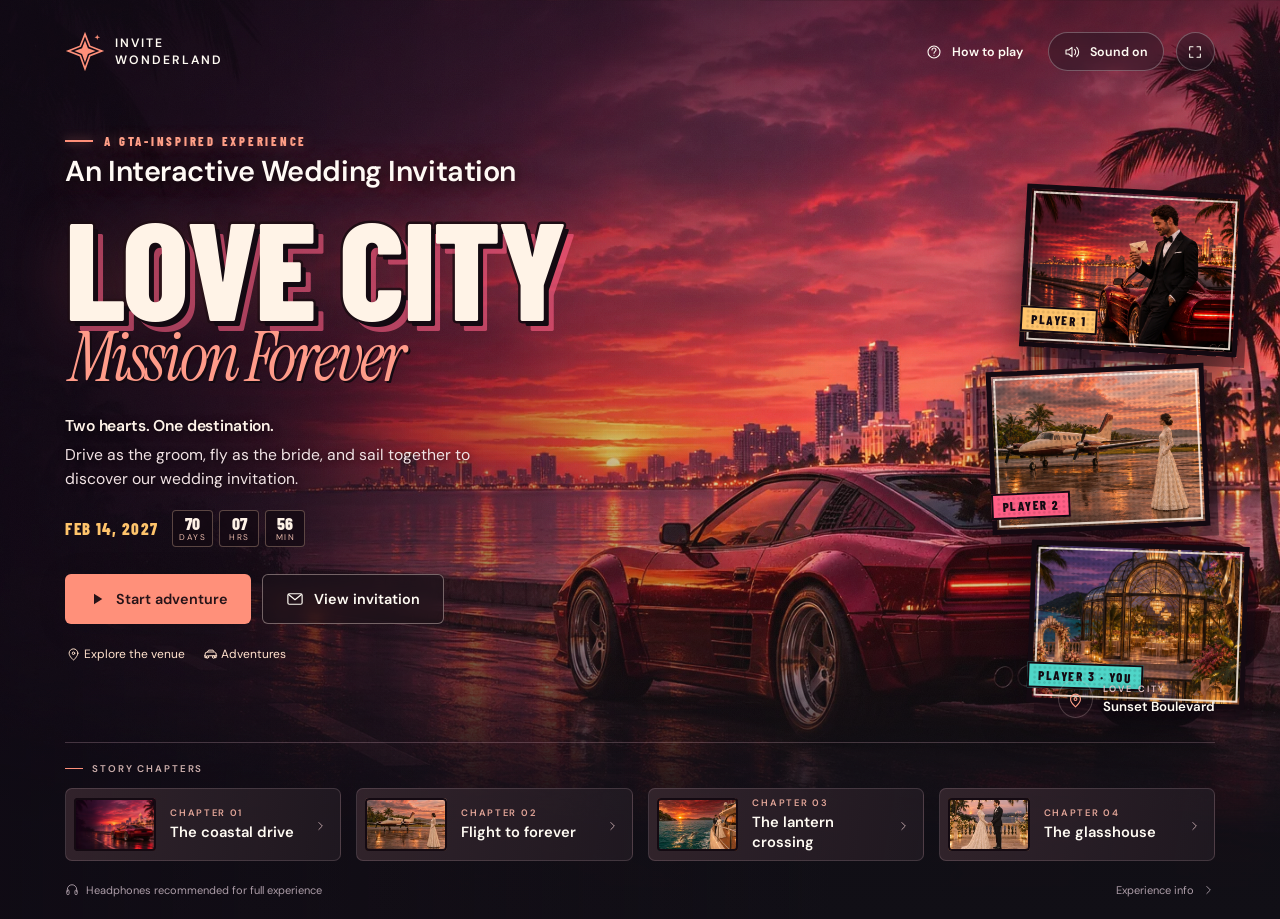
==== love-city-mission-forever/index.html @ fcf12552 "Improve couple greeting interaction with natural approach, eye contact and welcoming posture" ====
<!doctype html>
<html lang="en">
  <head>
    <meta charset="UTF-8" />
    <meta name="viewport" content="width=device-width, initial-scale=1, viewport-fit=cover" />
    <meta name="theme-color" content="#110d16" />
    <link rel="icon" href="data:image/svg+xml,%3Csvg xmlns='http://www.w3.org/2000/svg' viewBox='0 0 32 32'%3E%3Crect width='32' height='32' rx='7' fill='%23241a24'/%3E%3Cpath d='m16 3 3.4 9.6L29 16l-9.6 3.4L16 29l-3.4-9.6L3 16l9.6-3.4z' fill='%23ff907a'/%3E%3C/svg%3E" />
    <meta name="description" content="Love City: Mission Forever. A playable wedding invitation by Invite Wonderland." />
    <title>Love City · Mission Forever | Invite Wonderland</title>
    <script type="module" crossorigin src="./assets/index-DwjXEi8J.js"></script>
    <link rel="stylesheet" crossorigin href="./assets/index-B1wlWo5u.css">
  </head>
  <body>
    <div id="app"></div>
    <noscript>This playable invitation requires JavaScript.</noscript>
  </body>
</html>
---- love-city-mission-forever/assets/index-B1wlWo5u.css ----
@font-face{font-family:Barlow Condensed;font-style:normal;font-display:swap;font-weight:800;src:url(./barlow-condensed-latin-800-normal-BKzMuPgK.woff2)format("woff2"),url(./barlow-condensed-latin-800-normal-e9GbPXiK.woff)format("woff")}@font-face{font-family:DM Sans;font-style:normal;font-display:swap;font-weight:400;src:url(./dm-sans-latin-400-normal-CW0RaeGs.woff2)format("woff2"),url(./dm-sans-latin-400-normal-BwCSEQnW.woff)format("woff")}@font-face{font-family:DM Sans;font-style:normal;font-display:swap;font-weight:600;src:url(./dm-sans-latin-600-normal-Aqo67rzb.woff2)format("woff2"),url(./dm-sans-latin-600-normal-BmdmIIQ2.woff)format("woff")}@font-face{font-family:Instrument Serif;font-style:italic;font-display:swap;font-weight:400;src:url(./instrument-serif-latin-400-italic-DKMiL14s.woff2)format("woff2"),url(./instrument-serif-latin-400-italic-u__WvvIK.woff)format("woff")}:root{--lightningcss-light: ;--lightningcss-dark:initial;color-scheme:dark;--bg:#100e15;--ink:#fffbf3;--muted:#cdc0c4;--accent:#ff907a;--pad:clamp(24px, 5.1vw, 100px);color:var(--ink);background:var(--bg);font-family:DM Sans,sans-serif}*{box-sizing:border-box}body{margin:0}button,a,input,textarea,select{font:inherit}button,a{touch-action:manipulation}button{cursor:pointer;color:inherit;background:0 0;border:0}button:disabled{opacity:.55;cursor:wait}button:focus-visible,a:focus-visible,input:focus-visible,textarea:focus-visible,select:focus-visible,summary:focus-visible{outline-offset:4px;outline:3px solid #ffe7a8}svg{vertical-align:middle;flex-shrink:0;width:20px;height:20px}button{transition:background .18s,color .18s,transform .18s,border-color .18s}button:active{transform:translateY(1px)}[hidden]{display:none!important}button:hover{color:#fff}#app{min-height:100svh}.home{isolation:isolate;background:#1c101a;flex-direction:column;min-height:100svh;display:flex;position:relative;overflow:hidden}.home-art,.home-shade{z-index:-2;pointer-events:none;position:absolute;inset:0}.home-art{background-image:var(--art-cover,url(../art/boulevard.webp));background-position:62% 55%;background-size:cover}.home-shade{z-index:-1;background:linear-gradient(90deg,#0e0913c2,#120a1457 34%,#0000 65%),linear-gradient(#110b127d,#110b1214 22%,#0000 45%,#100e1526 64%,#100e15f5 90%,#100e15 100%),linear-gradient(#0000 75%,#100e15)}.mast{padding:clamp(20px, 3.5vh, 38px) var(--pad) 0;z-index:1;justify-content:space-between;align-items:center;gap:16px;display:flex}.brand{align-items:center;gap:10px;display:inline-flex}.brand>svg{width:40px;height:40px;color:var(--accent)}.brand span{letter-spacing:.16em;font-size:.76rem;font-weight:600;line-height:1.35}.mast nav,.hero-actions,.row{align-items:center;gap:12px;display:flex}.mast nav button{font-size:.78rem;font-weight:600}.quiet,.sound,.circle,.secondary,.primary{justify-content:center;align-items:center;gap:10px;display:inline-flex}.quiet{padding:10px 13px}.quiet svg,.sound svg,.circle svg{width:16px;height:16px}.sound,.circle{-webkit-backdrop-filter:blur(9px);backdrop-filter:blur(9px);background:#1c14216b;border:1px solid #ffffff45;border-radius:50px;min-height:39px;padding:0 15px}.circle{width:39px;padding:0}.secondary:hover,.circle:hover,.sound:hover{background:#4a3347c9;border-color:#ffccbe}.home-content{padding:clamp(44px, 7vh, 100px) var(--pad) clamp(50px, 7.8vh, 100px);flex:1;align-items:center;min-height:410px;display:flex;position:relative}.hero-copy{max-width:550px;position:relative}.overline,.rail-label,.chapter small,.location small,.hud-tag,.meta{letter-spacing:.2em;text-transform:uppercase;font-size:.69rem;font-weight:600}.rail-label{color:#ffad98;align-items:center;gap:12px;display:flex}.rail-label i{background:var(--accent);flex-shrink:0;width:32px;height:2px;display:inline-block}.hero-branding{z-index:3;flex-direction:column;gap:7px;margin-bottom:2px;display:flex;position:relative}.branding-eyebrow{align-items:center;gap:11px;display:flex}.branding-line{background:var(--accent);flex-shrink:0;width:28px;height:2px;display:inline-block;box-shadow:0 0 10px #ff907a8c}.branding-tag{letter-spacing:.22em;text-transform:uppercase;color:#ff9f87;text-shadow:0 0 14px #ff8c7366;font-family:Barlow Condensed,Impact,sans-serif;font-size:clamp(.78rem,.98vw,.88rem);font-weight:700;line-height:1}.branding-title{letter-spacing:-.015em;color:#fffaf5;text-shadow:0 2px 14px #000000f2,0 0 30px #ff907a52;font-family:DM Sans,-apple-system,BlinkMacSystemFont,sans-serif;font-size:clamp(1.35rem,2.25vw,1.85rem);font-weight:700;line-height:1.2}h1{width:max-content;margin:21px 0 23px}.love-city{letter-spacing:-.034em;color:#fff3e7;text-shadow:0 4px 30px #21091b22;font-family:Barlow Condensed,Impact,sans-serif;font-size:clamp(6.4rem,min(10.9vw,16.9vh),12.5rem);font-weight:800;line-height:.8;display:block}h1 em{color:#ff9b89;letter-spacing:-.045em;margin:3px 0 0 .05em;font:italic clamp(3.3rem,min(5.3vw,8.2vh),6.5rem)/.98 Instrument Serif,Georgia,serif;display:block}.hero-summary{max-width:420px;font-size:clamp(.98rem,1.08vw,1.16rem);line-height:1.55}.hero-summary strong{color:#fff4ea;letter-spacing:-.01em;text-shadow:0 2px 10px #000000a6;font-weight:700;display:block}.hero-summary p{color:#f2e3e5;text-shadow:0 1px 6px #000000b3;margin:5px 0 0}.hero-actions{gap:11px;margin-top:27px}.primary,.secondary{border-radius:6px;min-height:50px;padding:0 23px;font-size:.9rem;font-weight:600}.primary{background:var(--accent);color:#261318;box-shadow:0 4px 28px #10091426}.primary:hover{color:#271518;background:#ffb39d}.primary svg{width:18px}.secondary{-webkit-backdrop-filter:blur(8px);backdrop-filter:blur(8px);background:#1d141c87;border:1px solid #cfb9b67d}.secondary svg{width:18px}.location{bottom:24px;right:var(--pad);text-shadow:0 2px 6px #0d0810;align-items:center;gap:10px;display:flex;position:absolute}.loc-icon{color:#ff9e87;border:1px solid #dec1c140;border-radius:50%;padding:8px}.loc-icon svg{width:17px;height:17px}.location small,.location b{display:block}.location small{letter-spacing:.24em;color:#e3bec0;margin-bottom:3px;font-size:.57rem}.location b{font-size:.83rem;font-weight:600}.chapter-rail{margin:0 var(--pad);border-top:1px solid #d9adbc42;padding:19px 0 17px}.rail-label{color:#cdafac;letter-spacing:.19em;gap:9px;font-size:.61rem}.rail-label i{width:18px;height:1px}.chapters{grid-template-columns:repeat(3,minmax(0,1fr));gap:15px;margin-top:13px;display:grid}.chapter{text-align:left;background:linear-gradient(100deg,#34252ded,#211a22db);border:1px solid #d4b4bd30;border-radius:7px;align-items:center;gap:14px;min-width:0;padding:8px;display:flex}.chapter:hover{background:#3b2931;border-color:#f3a69788}.chapter-image{background-position:50%;background-size:cover;border-radius:4px;flex-shrink:0;width:clamp(60px,6.4vw,105px);height:53px}.boulevard{background-image:var(--art-cover,url(../art/boulevard.webp));background-position:78% 62%}.airfield{background-image:url(../art/airfield-thumb.webp)}.terrace{background-image:url(../art/terrace-thumb.webp)}.chapter-text{gap:3px;display:grid}.chapter-text small{color:#e2a598;letter-spacing:.18em;font-size:.59rem}.chapter-text b{font-size:clamp(.86rem,1.15vw,1.15rem);font-weight:600}.chapter-launch{color:#c2a6a9;margin-left:auto;padding-right:5px}.chapter-launch svg{width:14px}.home-foot{color:#ac9ca7;padding:0 var(--pad) max(17px, env(safe-area-inset-bottom));justify-content:space-between;align-items:center;font-size:.69rem;display:flex}.home-foot span,.home-foot button{align-items:center;gap:7px;display:flex}.home-foot svg{width:14px;height:14px}.home-foot button{font-size:inherit;padding:5px 0}@media (width>=1700px){.home-content{padding-top:10vh;padding-bottom:10vh}.chapter-image{height:68px}}@media (width<=760px){:root{--pad:22px}.mast{padding-top:max(18px, env(safe-area-inset-top))}.brand>svg{width:31px;height:31px}.brand span{font-size:.61rem}.brand{gap:7px}.help-link span,.fullscreen{display:none}.mast nav{gap:6px}.quiet{padding:10px}.sound{min-height:35px;padding:0 11px}.mast nav button{font-size:.7rem}.home-art{background-position:66% 0;background-repeat:no-repeat;background-size:auto 77%}.home-shade{background:linear-gradient(#130d193f 0%,#180e1a05 22%,#160e1a25 32%,#100e15d9 59%,#100e15 72%),linear-gradient(90deg,#150a1a71,#0000 85%)}.home-content{align-items:flex-end;min-height:470px;padding-top:clamp(175px,29svh,360px);padding-bottom:25px}.hero-copy{width:100%}.hero-branding{gap:5px;margin-bottom:2px}.branding-eyebrow{gap:8px}.branding-line{width:20px}.branding-tag{letter-spacing:.18em;font-size:.72rem}.branding-title{font-size:clamp(1.18rem,5.2vw,1.48rem);line-height:1.22}.rail-label{letter-spacing:.16em;gap:8px;font-size:.57rem}.rail-label i{flex-shrink:0;width:21px}h1{margin:14px 0 15px}.love-city{font-size:clamp(5.2rem,20vw,8.2rem)}h1 em{font-size:clamp(2.8rem,10.7vw,4.5rem)}.hero-summary{max-width:350px;font-size:.86rem}.hero-summary p{margin-top:3px}.hero-actions{gap:8px;margin-top:18px}.hero-actions button{min-height:43px;padding:0 14px;font-size:.8rem}.location{display:none}.chapter-rail{padding:13px 0 12px}.chapters{gap:7px;margin-top:9px}.chapter{padding:0 0 7px;display:block;position:relative;overflow:hidden}.chapter-image{background-position:50% 58%;border-radius:0;width:100%;height:40px;display:block}.chapter-text{gap:2px;padding:7px 6px 0}.chapter-text small{letter-spacing:.12em;font-size:.5rem}.chapter-text b{font-size:.72rem}.chapter-launch{display:none}.home-foot{padding-bottom:max(12px, env(safe-area-inset-bottom));font-size:.61rem}}@media (height<=610px) and (width>=761px){.home-content{min-height:255px;padding-top:25px;padding-bottom:25px}.love-city{font-size:5.6rem}h1 em{font-size:3rem}h1{margin:10px 0}.hero-actions{margin-top:12px}.chapter-rail{padding:9px 0}.chapter-image{height:35px}}@media (prefers-reduced-motion:reduce){*,:before,:after{scroll-behavior:auto!important;transition-duration:.01ms!important;animation-duration:.01ms!important}}body.in-stage{overflow:hidden}#stage{isolation:isolate;background:#19121c;position:fixed;inset:0}#game{display:block;position:absolute;inset:0;width:100%!important;height:100%!important}#stage-layer{pointer-events:none;position:absolute;inset:0}#stage-layer button,#touch button{pointer-events:auto}.scene-nav{top:max(20px, env(safe-area-inset-top));right:var(--pad);z-index:5;gap:9px;display:flex;position:absolute}.scene-nav .sound{font-size:.8rem}.intro-art,.final-photo{z-index:-1;background-position:50%;background-size:cover;position:absolute;inset:0}.intro-art:after,.final-photo:after{content:"";background:linear-gradient(#0000 18%,#160f1bf2),linear-gradient(90deg,#160f1b55,#0000);position:absolute;inset:0}.intro-art.drive{background-image:var(--art-cover,url(../art/boulevard.webp))}.intro-art.flight{background-image:var(--art-bride,url(../art/airfield.webp));background-position:92%}.intro-copy,.final-copy{left:var(--pad);max-width:650px;position:absolute;bottom:11%}.intro-copy h2,.final-copy h2,.error-card h2,.reel-type h2,.reel-end h2{color:#fff3e7;margin:15px 0;font:800 clamp(3rem,7vw,7rem)/.93 Barlow Condensed,sans-serif}.intro-copy p{color:#ffe1d8;margin:12px 0 26px;font:italic 1.6rem/1.2 Instrument Serif,serif}.intro-copy .overline,.final-copy .overline,.inv-body .overline,#menu .overline,.reel-layer .overline{color:var(--accent)}.mission{left:var(--pad);top:max(22px, env(safe-area-inset-top));-webkit-backdrop-filter:blur(8px);backdrop-filter:blur(8px);background:#1d1521d4;border:1px solid #e9baba36;border-radius:8px;max-width:min(370px,52%);padding:14px 18px;position:absolute}.mission .overline{color:#ffbca5;font-size:.61rem}.mission b,.mission small{display:block}.mission b{margin:5px 0 9px;font-size:1.04rem}.mission small{color:#ead9d9;font-size:.71rem}.route{background:#d3b5be42;height:2px;margin:7px 0}.route i{background:var(--accent);height:100%;display:block}.instrument{bottom:11%;right:var(--pad);text-shadow:0 1px 7px #131019;background:#20151eac;border:1px solid #fce2da40;border-radius:6px;padding:10px 18px;position:absolute}.instrument strong{font:800 3.2rem/.95 Barlow Condensed,sans-serif}.instrument span,.instrument small{letter-spacing:.1em;font-size:.62rem}.instrument span{margin-left:4px}.instrument small{color:#ffccb8;margin-top:4px;display:block}.key-guide,.skip{background:#1c1420c9;border-radius:20px;align-items:center;gap:8px;padding:9px 15px;font-size:.75rem;display:flex;position:absolute;bottom:20px}.key-guide{white-space:nowrap;left:50%;transform:translate(-50%)}.skip{right:var(--pad)}#touch{pointer-events:none;padding:0 var(--pad) max(22px, env(safe-area-inset-bottom));touch-action:none;justify-content:space-between;align-items:flex-end;display:flex;position:absolute;inset:0}#touch>div{gap:9px;display:flex}.touch-key{-webkit-backdrop-filter:blur(5px);backdrop-filter:blur(5px);-webkit-user-select:none;user-select:none;touch-action:none;background:#211520bc;border:1px solid #ffe4d770;border-radius:16px;flex-direction:column;justify-content:center;align-items:center;gap:4px;width:61px;height:61px;display:none}.touch-key small{font-size:.63rem}.touch-key.pressed{background:#c36f5b}.final-photo{background-image:var(--art-couple,url(../art/terrace.webp));transition:filter 2s,transform 9s}.final-photo:after{background:linear-gradient(#0000 20%,#160c1bdf)}[data-beat="2"] .final-photo,[data-beat="3"] .final-photo{filter:brightness(.47);transform:scale(1.04)}.lights{width:100%;height:100%;position:absolute;inset:0}.final-copy h2 em{color:#ffc3ab;font-family:Instrument Serif,serif;font-weight:400}.final-copy .primary{margin-top:12px}dialog{width:min(460px,100vw - 32px);color:var(--ink);background:#241b25;border:1px solid #b1878d66;border-radius:13px;max-height:88svh;padding:34px;box-shadow:0 20px 80px #100812a6}dialog::backdrop{-webkit-backdrop-filter:blur(7px);backdrop-filter:blur(7px);background:#0e0811b6}#menu.pause-menu{-webkit-backdrop-filter:blur(4px)saturate(1.15);backdrop-filter:blur(4px)saturate(1.15);text-shadow:0 1px 6px #170a1be6;background:linear-gradient(150deg,#2c1e305c,#17101c9e);border-color:#f7d7cf5c;border-radius:19px;padding:clamp(22px,6vw,34px);box-shadow:inset 0 1px #fff1de29,0 22px 58px #12091680}#menu.pause-menu::backdrop{-webkit-backdrop-filter:none;backdrop-filter:none;background:#10081924}.pause-actions{flex-wrap:wrap;gap:9px;display:flex}.pause-actions button{min-height:44px;text-shadow:none;padding-inline:14px}.pause-menu-buttons{grid-template-columns:repeat(2,minmax(0,1fr));gap:8px;margin-top:12px;display:grid}.pause-menu-buttons button{-webkit-backdrop-filter:none;backdrop-filter:none;min-height:44px;padding:7px 9px;font-size:.83rem}.pause-menu-buttons [data-action=home]{grid-column:1/-1}#menu #photo-status{color:var(--ink);margin:12px 0 0}#menu .photo-actions{margin-top:2px}#menu .photo-actions[hidden]{display:none}.close-menu{float:right;width:32px;min-height:32px;margin:-16px -16px 0 0}#menu h2,.inv-body h2{margin:10px 0 15px;font:italic 3rem/1 Instrument Serif,serif}#menu.pause-menu h2{font-size:clamp(2.05rem,8.6vw,3rem)}#menu h3{margin:20px 0 4px;font-size:.99rem}#menu p,.fine{color:#cebfca;font-size:.9rem;line-height:1.6}.fine,#menu .fine{font-size:.78rem}.option{border-top:1px solid #e8d4d429;justify-content:space-between;align-items:center;gap:18px;padding:12px 0;font-size:.9rem;display:flex}.option input{width:18px;height:18px;accent-color:var(--accent)}.option select,form select{cursor:pointer}select,input,textarea{color:var(--ink);background:#17111b;border:1px solid #ceb8bc58;border-radius:5px;padding:8px 10px}.menu-links{flex-wrap:wrap;gap:8px;margin-top:12px;display:flex}.menu-links button,.textbutton{color:#f5c2b3;margin-right:10px;padding:7px 0;font-size:.8rem}.textbutton{align-items:center;gap:7px;display:flex}.toast{z-index:10;background:#382332;border:1px solid #d9a795;border-radius:10px;padding:10px 20px;position:fixed;bottom:20px;left:50%;transform:translate(-50%)}.loading-text,.error-card{text-align:center;position:absolute;top:50%;left:50%;transform:translate(-50%,-50%)}.error-card{width:min(440px,90%)}.error-card button{margin:5px}#invite{background:#1a131c;height:100svh;overflow:auto}.inv-card{grid-template-columns:44% 1fr;max-width:1250px;min-height:100svh;margin:auto;display:grid}.inv-photo{background-image:var(--art-couple,url(../art/terrace.webp));background-position:51%;background-size:cover;height:100svh;position:sticky;top:0}.inv-photo:after{content:"";pointer-events:none;background:linear-gradient(#0000 55%,#170c1ba6);position:absolute;inset:0}.inv-photo .circle{z-index:1;background:#201620aa;position:absolute;top:22px;left:22px}.photo-caption{z-index:1;letter-spacing:.18em;font-size:.67rem;position:absolute;bottom:25px;left:24px}.inv-body{align-self:center;padding:clamp(35px,5vw,85px)}.inv-body h1{letter-spacing:-.05em;width:auto;margin:16px 0;font:italic clamp(3.7rem,6vw,6.5rem)/.98 Instrument Serif,serif}.inv-body h1 em{font:inherit;color:var(--accent);display:inline}.inv-message{color:#dfcfd6;margin-bottom:27px;line-height:1.6}.venue-line{align-items:center;gap:12px;margin:13px 0;display:flex}.venue-line svg{color:#e89c8a}.venue-line b,.venue-line small{display:block}.venue-line small{color:#d3bec8;margin-top:3px;font-size:.77rem}.inv-body h2{margin-top:30px;font-size:2.6rem}.map{color:#ffb19b}.schedule details{border-top:1px solid #b49aa34a}.schedule details:last-child{border-bottom:1px solid #b49aa34a}.schedule summary{cursor:pointer;align-items:center;gap:12px;padding:13px 0;font-size:.91rem;list-style:none;display:flex}.schedule time{color:#ffad96;min-width:42px}.schedule summary span{margin-left:auto}.schedule details[open] span{transform:rotate(45deg)}.schedule p{color:#d6c1cb;margin:0 0 12px 54px;font-size:.83rem;line-height:1.5}form label{color:#f2e1e6;gap:5px;margin:12px 0;font-size:.86rem;display:grid}form label small{color:#baabb4;display:contents}form textarea{resize:vertical}#reply-status{color:#f4bdac;font-size:.81rem}.creator #stage{width:min(100vw,56.25svh);height:100svh;margin:auto;overflow:hidden}.reel-layer{background-position:50%;background-size:cover;align-items:end;display:grid}.reel-layer.shot-0{background-image:linear-gradient(0deg, #21101dd9, transparent 80%), var(--art-cover,url(../art/boulevard.webp));background-position:69%}.shot-2{background-image:linear-gradient(0deg, #21101daa, transparent 80%), var(--art-bride,url(../art/airfield.webp));background-position:70%}.shot-4,.shot-5,.shot-6{background-image:linear-gradient(0deg, #241322ea, #24132222), var(--art-couple,url(../art/terrace.webp))}.shot-6{background-image:linear-gradient(0deg, #211122fc, #211122ab), var(--art-couple,url(../art/terrace.webp))}.reel-type,.reel-end{text-shadow:0 2px 10px #140d18a1;padding:0 13% 36% 9%}.reel-type h2,.reel-end h2{font-size:clamp(2.2rem,6.8svh,8.6rem)}.shot-0 .reel-type{align-self:start;padding-top:24%}.shot-1 .reel-type,.shot-3 .reel-type{padding-bottom:28%}.shot-1 .reel-type h2,.shot-3 .reel-type h2{font-size:4.8svh}.reel-end{align-self:center;padding:12% 13% 0 9%}.reel-end strong{color:#ffba9c;margin:2.9svh 0;font:800 4.5svh/1.08 Barlow Condensed,sans-serif;display:block}.reel-end>span:last-child{letter-spacing:.15em;font-size:1.45svh}.reel-layer .overline{font-size:1.55svh}.reel-done{justify-content:center;position:absolute;bottom:20px;left:8%;right:8%}@media (pointer:coarse),(width<=760px){.touch-key{display:flex}#touch:has(.flight-power)>div:not(.flight-power) .touch-key{width:clamp(43px,13vw,61px)}#touch>.flight-power{gap:4px}.flight-power .touch-key{border-radius:11px;width:clamp(34px,9vw,43px);height:41px}.flight-power svg{width:13px;height:13px}.key-guide{display:none}.instrument{bottom:max(102px, calc(72px + env(safe-area-inset-bottom)));padding:8px 12px;right:18px}.instrument strong{font-size:2.2rem}.scene-nav{right:14px;top:max(14px, env(safe-area-inset-top));gap:6px}.scene-nav .sound{min-height:34px;padding:0 9px;font-size:.7rem}.scene-nav .circle{width:34px;min-height:34px}.mission{top:max(14px, env(safe-area-inset-top));max-width:52%;padding:9px 10px;left:14px}.mission b{font-size:.84rem}.mission .overline{font-size:.49rem}.intro-art.drive{background-position:69%}.intro-art.flight{background-position:68%}.intro-copy,.final-copy{bottom:12%;right:var(--pad)}.intro-copy h2,.final-copy h2{font-size:clamp(3.5rem,14vw,5.5rem)}.intro-copy p{font-size:1.35rem}.inv-card{display:block}.inv-photo{background-position:50% 44%;height:36svh;min-height:210px;position:relative}.inv-body{padding:30px 24px 45px}.photo-caption{bottom:16px}.inv-body h1{font-size:4.3rem}}#stage-layer{isolation:isolate}@media (width<=760px){.home-art{background-position:77% 0;background-size:auto 65%}}.intro-art.drive,.shot-7{background-image:linear-gradient(0deg, #221520a8, transparent 80%), var(--art-groom,url(../art/envelope.webp));background-position:65%}.venue-arrival .final-photo,.venue-arrival .lights{visibility:hidden}.gold-letter{background:linear-gradient(125deg,#b98145,#ffe4a8 55%,#c28e59);border:1px solid #ffe4a1;border-radius:3px;width:88px;height:54px;margin:10px 0 15px;display:block;position:relative;overflow:hidden;box-shadow:0 5px 30px #ffc98e33}.gold-letter i{background:#f3d09b;border:1px solid #b78348;width:77px;height:77px;position:absolute;top:-53px;left:4px;transform:rotate(45deg)}.gold-letter b{color:#ffe1bd;text-align:center;background:#89344a;border:1px solid #c47177;border-radius:50%;width:18px;height:18px;font:italic 12px/17px Georgia;position:absolute;top:21px;left:35px}.final-copy .gold-letter{animation:.85s ease-out both letter-rise}.shot-5>.gold-letter{position:absolute;top:24%;left:10%;transform:rotate(-8deg)}@keyframes letter-rise{0%{opacity:0;transform:translateY(12px)rotate(-8deg)}to{opacity:1;transform:translateY(0)rotate(-3deg)}}#stage-layer.shot-2{background-position:90%}.reel-layer.shot-7{background-position:74%}#menu .fine a{color:#ffcbb9}@media (width<=360px){.mission{max-width:75%;top:59px}.hero-actions{flex-wrap:wrap}.touch-key{width:54px}}@media (orientation:landscape) and (height<=480px){.home-art{background-position:65% 55%;background-size:cover}.home-content{align-items:center;min-height:205px;padding-top:12px;padding-bottom:16px}.mast{padding-top:12px}.hero-branding{gap:3px;margin-bottom:0}.branding-eyebrow{gap:6px}.branding-line{width:16px}.branding-tag{letter-spacing:.16em;font-size:.68rem}.branding-title{font-size:1.15rem;line-height:1.15}.hero-copy h1{margin:8px 0}.love-city{font-size:4.4rem}.hero-copy h1 em{font-size:2.6rem}.hero-summary{max-width:340px;font-size:.75rem}.hero-actions{margin-top:10px}.hero-actions button{min-height:34px}.chapter-rail{padding:7px 0}.chapters{margin-top:5px}.chapter{gap:6px;padding:3px;display:flex}.chapter-image{width:48px;height:34px}.chapter-text{padding:0}.home-foot{padding-bottom:4px}.touch-key{width:46px;height:46px}.instrument{bottom:75px}.intro-copy,.final-copy{bottom:10%}.intro-copy h2,.final-copy h2{font-size:2.8rem}}.chapters{grid-template-columns:repeat(4,minmax(0,1fr))}.chapter-image.yacht{background-image:var(--art-yachtThumb,url(../art/yacht-thumb.webp))}.intro-art.yacht{background-image:var(--art-yacht,url(../art/yacht.webp));background-position:72%}.character-trait{letter-spacing:.13em;text-transform:uppercase;color:#f9c9b4;font-size:.78rem}.intro-copy h2{text-shadow:0 2px 24px #21102680;font-size:clamp(4rem,9vw,8.5rem)}.intro-copy{z-index:2;max-width:min(620px,87%)}.intro-copy p{max-width:26em}.meeting-shot .intro-art{opacity:0;transition:opacity .8s}.meeting-shot:before,.arrival-live #stage-layer:before{content:"";pointer-events:none;background:linear-gradient(#0000,#0e0b17bc);position:absolute;inset:45% 0 0}.meeting-shot.prologue-live:before{opacity:.55;inset:72% 0 0}[data-mode=flight] .prologue-live .place-pop,[data-mode=flight] .prologue-live #start-chapter:disabled{display:none}.prologue-live .intro-copy :is(.overline,h2,.character-trait){opacity:0;transition:opacity .16s ease-out}.prologue-live .intro-copy p{text-shadow:0 1px 5px #131019;margin:0 0 10px;font:500 .93rem/1.4 DM Sans,sans-serif}.scene-tools{right:var(--pad);position:absolute;top:77px}.scene-tools button,.action-chip,.moment,.invite-shortcuts button,.start-promo{color:#ffdecc;background:#231923dc;border:1px solid #ffe4c96b;border-radius:100px;justify-content:center;align-items:center;gap:8px;min-height:38px;padding:8px 14px;font:600 .76rem/1.25 DM Sans,sans-serif;display:inline-flex}.scene-tools svg,.start-promo svg{width:15px;height:15px}.story-strip{text-align:center;width:min(510px,66%);position:absolute;bottom:16%;left:50%;transform:translate(-50%)}.dialogue{color:#fff8f0;background:#211827ed;border-radius:6px;width:fit-content;margin:0 auto 8px;padding:9px 15px;font-size:clamp(.79rem,1vw,1rem);line-height:1.42}.dialogue b{color:#ffc49d;text-transform:uppercase;letter-spacing:.1em;margin-right:9px;font-size:.72em}.story-actions{flex-wrap:wrap;justify-content:center;gap:5px;display:flex}.action-chip{color:#ffead6;background:#381e2ef5}.arrival-title{left:var(--pad);right:var(--pad);text-shadow:0 2px 20px #160d1d;position:absolute;bottom:10%}.arrival-title h2,.venue-explore h2{color:#fff2da;letter-spacing:-.035em;margin:8px 0 17px;font:italic clamp(2.4rem,5vw,5.2rem)/.99 Instrument Serif,serif}.arrival-title .overline,.venue-explore .overline{color:#ffca94}.arrival-live canvas.lights{pointer-events:none}.creator #stage,.creator #invite{width:min(100vw,56.25svh);margin-inline:auto;container-type:inline-size}.creator #invite{overflow:auto}.creator{background:#100c12}.creator .scene-nav{top:14px;right:14px}.creator .scene-nav .sound span{display:none}.creator .mission{max-width:57%;padding:8px 11px;top:14px;left:14px}.creator .mission b{font-size:.84rem}.creator .scene-tools{top:62px;right:14px}.creator .intro-copy,.creator .arrival-title{max-width:none;bottom:15%;left:8%;right:9%}.creator .intro-copy h2,.creator .arrival-title h2{font-size:clamp(3rem,14cqw,6rem)}.creator .intro-copy p{font-size:clamp(1.15rem,5.7cqw,1.65rem)}.creator .story-strip{width:78%;bottom:24%}.creator .instrument{padding:7px 10px;bottom:13%;right:14px}.creator .key-guide{display:none}.creator-poster{isolation:isolate;background:#281a26;align-items:center;display:grid;position:absolute;inset:0;overflow:hidden}.creator-poster:before{content:"";z-index:-2;background-position:69%;background-size:cover;animation:17s ease-out both poster-drift;position:absolute;inset:-3%}.opening-poster:before{background-image:var(--art-cover,url(../art/boulevard.webp))}.closing-poster:before{background-image:var(--art-venue,url(../art/glasshouse.webp));background-position:50%}.creator-poster:after{content:"";z-index:-1;background:linear-gradient(#1d111b22 14%,#1a101dd9 100%),linear-gradient(90deg,#1b101e9e,#0000);position:absolute;inset:0}.promo-copy{z-index:1;color:#fff2e5;text-shadow:0 1px 16px #180d18;padding:0 13% 0 9%;position:relative}.opening-poster .promo-copy{margin-top:10%}.promo-copy .overline{color:#ffd7a7;letter-spacing:.16em;font-size:clamp(.58rem,2.8cqw,.85rem)}.promo-copy h2{letter-spacing:-.015em;margin:.25em 0;font:800 clamp(2.8rem,12.3cqw,6rem)/.95 Barlow Condensed,sans-serif;animation:.85s both word-entry}.promo-copy h2 em{color:#ffb89e;font-style:normal}.promo-copy p,.promo-copy small,.promo-copy strong{display:block}.promo-copy p,.promo-copy small{letter-spacing:.13em;font:600 clamp(.69rem,3cqw,1.05rem)/1.5 DM Sans,sans-serif}.promo-copy strong{color:#ffe1b9;margin:1em 0;font:700 clamp(1.45rem,7cqw,3.2rem)/1.02 Barlow Condensed,sans-serif}.start-promo{padding:12px 19px;position:absolute;bottom:max(11%,28px);left:9%}.closing-poster .lights{opacity:.46}.concealed-action{opacity:0;z-index:2;background:0 0;border:0;position:absolute;inset:0}.clean .scene-nav,.clean .scene-tools,.clean .instrument,.clean .mission,.clean .key-guide,.clean .touch-key,.clean .start-promo{opacity:0}.clean .scene-nav,.clean .scene-tools{visibility:hidden}.clean .story-strip{bottom:17%}@keyframes word-entry{0%{opacity:0;transform:translateY(12px)}to{opacity:1;transform:none}}@keyframes poster-drift{0%{transform:scale(1)}to{transform:scale(1.08)translateY(-1%)}}.inv-card{--light:#fbc181}.inv-card[data-light=rose]{--light:#ff9cb7}.venue-world{isolation:isolate;background:#251b29;overflow:hidden}.venue-art,.venue-glow,.venue-fireflies{pointer-events:none;position:absolute;inset:0}.venue-art{background-image:var(--art-venue,url(../art/glasshouse.webp));z-index:-3;background-position:50% 49%;background-size:cover;transition:transform 1.6s,filter 1.1s}.venue-world:after{z-index:-1;background:linear-gradient(#0000 32%,#2114238f 75%,#1b101ef5 100%)}.venue-glow{z-index:-2;background:radial-gradient(ellipse at 49% 49%, var(--light), transparent 49%);mix-blend-mode:soft-light;opacity:.31;transition:opacity 1s}[data-place="0"] .venue-art{transform:scale(1.09)translate(3%)}[data-place="1"] .venue-art{transform:scale(1.12)translateY(2%)}[data-place="2"] .venue-art{transform:scale(1.13)translate(-4%)}[data-place=tree] .venue-art{transform:scale(1.19)translate(-6%,5%)}[data-reply=sent] .venue-glow{opacity:.92}.venue-fireflies i{background:var(--light);width:3px;height:3px;box-shadow:0 0 8px 2px var(--light);animation:firefly calc(4s + var(--i) * .1s) ease-in-out infinite alternate;animation-delay:calc(var(--i) * -.83s);border-radius:50%;position:absolute}@keyframes firefly{0%{opacity:.16;transform:translateY(6px)}to{opacity:.92;transform:translate(3px,-7px)}}.venue-explore{z-index:1;position:absolute;bottom:6%;left:7%;right:7%}.venue-explore h2{max-width:8em;font-size:clamp(2.6rem,4.3vw,4.8rem)}.place-script{color:#f8e5d6;max-width:29em;font-size:.89rem;line-height:1.4;display:block}.moment-links,.invite-shortcuts{flex-wrap:wrap;gap:6px;margin-top:15px;display:flex}.moment{background:#271820cf;min-height:34px;padding:7px 11px;font-size:.7rem}.moment i{background:var(--light);border-radius:50%;width:5px;height:5px}.moment[aria-pressed=true]{border-color:var(--light);color:#fff6dc}.invite-shortcuts{margin:20px 0}.invite-shortcuts button{border-color:#bfa39b58;min-height:32px;font-size:.72rem}.creator .inv-card{display:block}.creator .inv-photo{height:52svh;min-height:310px;position:relative}.creator .inv-body{padding:28px 8% 60px}.creator .venue-explore h2{font-size:2.5rem}.creator .inv-body h1{font-size:3.8rem}@media (width<=760px),(pointer:coarse){.scene-tools{top:59px;right:14px}.scene-tools button{min-height:32px;padding:6px 10px}.scene-tools span{display:none}.story-strip{width:86%;bottom:25%}.action-chip{font-size:.72rem}.venue-world{height:48svh;min-height:342px}.venue-explore h2{margin-bottom:8px;font-size:2.7rem}.venue-explore .overline{font-size:.62rem}.moment{font-size:.65rem}.moment-links{margin-top:10px}}@media (height<=500px) and (aspect-ratio>=4/3){.story-strip,.creator .story-strip{width:50%;bottom:9%}.key-guide{display:none}.scene-tools{top:52px}.intro-copy p{margin:6px 0 9px}.intro-copy h2{font-size:3rem}.venue-world{min-height:270px}.dialogue{font-size:.71rem}}@media (prefers-reduced-motion:reduce){.venue-fireflies i,.creator-poster:before,.promo-copy h2{animation:none}}.live-opening .creator-poster,.live-ending .creator-poster{background:0 0}.live-opening .opening-poster:before,.live-ending .closing-poster:before{opacity:0;transition:opacity 1s}.live-opening .opening-poster:after{background:linear-gradient(#1b131e28,#1d111b62 50%,#170e1cdd 100%)}.live-ending .closing-poster:after{background:linear-gradient(#231b2730,#21131caf 34%,#190b1ddd)}.venue-toggle{color:#ffe6cd;z-index:2;background:#211824d6;border:1px solid #e1bb9868;border-radius:100px;min-height:33px;padding:8px 12px;font-size:.71rem;position:absolute;top:22px;right:18px}.venue-world #game{z-index:-2;pointer-events:none}.venue-explore{pointer-events:none}.venue-explore button{pointer-events:auto}.venue-world.live-venue .venue-art{opacity:0}.live-venue .venue-fireflies{display:none}.venue-world.live-venue{min-height:min(790px,100svh)}.live-venue .venue-explore{display:none}.live-venue #game{pointer-events:auto;touch-action:none;cursor:grab}.live-venue #game:active{cursor:grabbing}.live-venue:after{pointer-events:none;background:linear-gradient(#14101a85,#0000 17% 58%,#140e196b 81%,#160f1bf2)}.venue-controls{pointer-events:none;z-index:1;position:absolute;inset:0}.venue-controls[hidden],.venue-interaction button[hidden],.venue-upper button[hidden]{display:none}.venue-controls button,.home-world-links button{pointer-events:auto;border-radius:7px;min-height:37px;font-size:.75rem}.venue-upper{gap:6px;display:flex;position:absolute;top:76px;right:18px}.venue-controls button{color:#fff0df;background:#211624e8;border:1px solid #dcb79772;padding:6px 10px}.venue-controls button:active,.venue-controls button.pressed,.venue-controls button[aria-pressed=true]{color:#25171c;background:#ffd6b6}.venue-footer{bottom:max(12px, env(safe-area-inset-bottom));justify-items:center;gap:8px;display:grid;position:absolute;left:min(4%,28px);right:min(4%,28px)}.venue-location{color:#fff0df;text-shadow:0 2px 5px #140f19;text-align:center;max-width:29rem;margin:0;font:600 .88rem DM Sans,sans-serif}.venue-movement,.venue-destinations,.venue-sections{flex-wrap:wrap;justify-content:center;gap:5px;display:flex}.venue-movement button{touch-action:none;width:43px;height:44px;font-size:1.2rem}.venue-interaction .primary{color:#251820;background:#ffcca7;border-color:#ffe2c5}.venue-interaction:empty{display:none}.venue-interaction:has([hidden]){display:none}.venue-destinations button{background:#2b1d2ada;min-height:34px}.venue-sections{border-top:1px solid #d9b79c51;padding-top:7px}.venue-sections button svg,.home-world-links button svg{vertical-align:text-bottom;width:15px;height:15px}.venue-aerial .venue-movement,.venue-aerial .venue-destinations{display:none}.home-world-links{flex-wrap:wrap;gap:8px 16px;margin:11px 0 0;display:flex}.home-world-links button{color:#ffe1cc;background:0 0;border:0;padding:0 1px}@media (height<=660px){.venue-world.live-venue{min-height:100svh}.venue-footer{bottom:max(7px, env(safe-area-inset-bottom));gap:4px}.venue-destinations,.venue-sections{gap:4px}.venue-destinations button,.venue-sections button{min-height:30px;padding:3px 6px;font-size:.7rem}.venue-movement button{width:40px;height:39px}}@media (height<=440px) and (orientation:landscape){.venue-footer{justify-items:end;left:28%;right:3%}.venue-destinations,.venue-sections{justify-content:end}}.couple-keepsake{border-block:1px solid #b49aa339;align-items:center;gap:15px;margin:28px 0;padding:15px 0;display:flex}.couple-keepsake>div{background:var(--art-couple,url(../art/terrace.webp)) 48% 42% / cover;border-radius:5px;flex:0 0 72px;height:79px}.couple-keepsake p{color:#ffe0c8;margin:0;font:italic 1.55rem/1.06 Instrument Serif,serif}.couple-keepsake small{color:#d4b6b5;letter-spacing:.12em;text-transform:uppercase;margin-top:8px;font:600 .62rem/1.3 DM Sans,sans-serif;display:block}.found-stars{color:var(--light);margin-top:13px;font-size:1rem}.found-stars small{color:#d9c3bd;margin-top:3px;font-size:.68rem;display:block}.meeting-shot .intro-copy{max-width:min(490px,83%)}.meeting-shot .intro-copy h2{font-size:clamp(3.3rem,7vw,6.2rem)}.mission #navigation{color:#b6f4ed;font-variant-numeric:tabular-nums;margin-top:.42rem}.mission #navigation[hidden]{display:none}:root{--inkline:#140a12;--flamingo:#ff5f86;--gold:#ffc46b;--lagoon:#4fd6c8;--grain:url("data:image/svg+xml,%3Csvg xmlns='http://www.w3.org/2000/svg' width='160' height='160'%3E%3Cfilter id='n'%3E%3CfeTurbulence type='fractalNoise' baseFrequency='.85' numOctaves='2' stitchTiles='stitch'/%3E%3CfeColorMatrix values='0 0 0 0 .5 0 0 0 0 .5 0 0 0 0 .5 0 0 0 .9 0'/%3E%3C/filter%3E%3Crect width='160' height='160' filter='url(%23n)'/%3E%3C/svg%3E");--halftone:radial-gradient(circle at center, #140a12 0 1.1px, transparent 1.6px)}.love-city{color:#fff3e7;-webkit-text-stroke:.035em var(--inkline);paint-order:stroke fill;text-shadow:.035em .035em 0 var(--inkline), .07em .07em 0 #ff5f8699, 0 0 60px #ff6f6a33;letter-spacing:-.02em}h1 em{text-shadow:.03em .03em 0 var(--inkline)}.home-shade:after,#stage:after{content:"";background-image:var(--grain);opacity:.09;mix-blend-mode:overlay;pointer-events:none;animation:.9s steps(4,end) infinite grain;position:absolute;inset:-50%}@keyframes grain{0%{transform:translate(0)}25%{transform:translate(-3%,2%)}50%{transform:translate(2%,-3%)}75%{transform:translate(-1%,3%)}}.cover-panels{z-index:0;right:calc(var(--pad) * .6);pointer-events:none;gap:14px;width:clamp(190px,17vw,300px);display:grid;position:absolute;top:clamp(90px,13vh,150px)}.cover-panel{aspect-ratio:4/3;border:5px solid var(--inkline);outline-offset:-9px;background-position:50%;background-size:cover;outline:2px solid #fff3e7d9;animation:.7s cubic-bezier(.2,1.4,.4,1) both panel-in;position:relative;box-shadow:8px 10px #14081266,0 14px 40px #0b050d99}.cover-panel:after{content:"";background:var(--halftone) 0 0 / 5px 5px;opacity:.12;mix-blend-mode:multiply;position:absolute;inset:0}.cover-panel span{background:var(--gold);color:var(--inkline);letter-spacing:.12em;border:2px solid var(--inkline);padding:5px 9px 4px;font:800 .8rem/1 Barlow Condensed,sans-serif;position:absolute;bottom:10px;left:-5px}.cover-panel:first-child{background-image:var(--art-groom,url(../art/envelope.webp));background-position:70% 25%;animation-delay:.15s;transform:rotate(3deg)}.cover-panel:nth-child(2){background-image:var(--art-bride,url(../art/airfield.webp));background-position:85% 30%;animation-delay:.3s;transform:rotate(-2.5deg)translate(-34px)}.cover-panel:nth-child(2) span{background:var(--flamingo)}.cover-panel:nth-child(3){background-image:var(--art-venue,url(../art/glasshouse.webp));animation-delay:.45s;transform:rotate(2deg)translate(6px)}.cover-panel:nth-child(3) span{background:var(--lagoon)}@keyframes panel-in{0%{opacity:0;translate:40px 10px;scale:.92}}.home .location{z-index:1}.hero-date{flex-wrap:wrap;align-items:center;gap:10px 14px;margin-top:18px;display:flex}.hero-date>b{letter-spacing:.08em;text-transform:uppercase;color:var(--gold);font:800 1.05rem/1 Barlow Condensed,sans-serif}.countdown{gap:6px;display:inline-flex}.countdown>span{background:#140a12c7;border:1px solid #ffd2b04d;border-radius:4px;justify-items:center;min-width:46px;padding:6px 7px 5px;display:grid}.countdown b{font-variant-numeric:tabular-nums;color:#fff3e7;font:800 1.35rem/1 Barlow Condensed,sans-serif}.countdown small{letter-spacing:.18em;text-transform:uppercase;color:#e8b9ab;font-size:.52rem}.countdown.compact>span{min-width:40px;padding:4px 6px 3px}.countdown.compact b{font-size:1.1rem}.cd-done{color:var(--gold);font-weight:600}.chapter{position:relative;overflow:hidden}.chapter-image{box-shadow:inset 0 0 0 2px #140a12}.chapter:hover .chapter-image{filter:saturate(1.25)contrast(1.05)}.load-card{background:#120b14;animation:.35s both fade-in;position:absolute;inset:0;overflow:hidden}.load-art{background:var(--load-art,url(../art/boulevard.webp)) center / cover;filter:saturate(1.3)contrast(1.15);animation:9s ease-out both ken;position:absolute;inset:0}.load-card:before{content:"";z-index:1;background:linear-gradient(100deg,#120b14ee 0%,#120b14aa 34%,#0000 62%),linear-gradient(#0000 60%,#120b14 100%);position:absolute;inset:0}.load-dots{z-index:1;background:var(--halftone) 0 0 / 6px 6px;opacity:.28;mix-blend-mode:multiply;position:absolute;inset:0;-webkit-mask:linear-gradient(110deg,#000 10%,#0000 55%);mask:linear-gradient(110deg,#000 10%,#0000 55%)}.load-copy{z-index:2;left:var(--pad);gap:6px;animation:.6s .1s both rise;display:grid;position:absolute;top:34%}.load-no{background:var(--gold);color:var(--inkline);letter-spacing:.16em;border:2px solid var(--inkline);justify-self:start;padding:6px 10px 5px;font:800 .85rem/1 Barlow Condensed,sans-serif;transform:rotate(-2deg)}.load-copy b{color:#fff3e7;-webkit-text-stroke:.04em var(--inkline);paint-order:stroke fill;text-shadow:.05em .05em 0 var(--inkline);text-transform:uppercase;font:800 clamp(3rem,7.5vw,6.6rem)/.9 Barlow Condensed,sans-serif}.load-copy i{color:#ffb6a1;text-shadow:.04em .04em 0 var(--inkline);font:italic clamp(1.6rem,3vw,2.6rem)/1 Instrument Serif,serif}.load-tip{z-index:2;left:var(--pad);max-width:min(520px, calc(100% - 2 * var(--pad) - 150px));color:#eadbd8;border-left:3px solid var(--accent);margin:0;padding-left:12px;font-size:.86rem;line-height:1.5;position:absolute;bottom:clamp(26px,6vh,60px)}.load-tip strong{letter-spacing:.2em;color:var(--accent);margin-bottom:4px;font:800 .8rem/1 Barlow Condensed,sans-serif;display:block}.load-spinner{z-index:2;right:var(--pad);letter-spacing:.06em;color:#fff3e7;align-items:center;gap:10px;font-size:.75rem;display:flex;position:absolute;bottom:clamp(26px,6vh,60px)}.load-spinner span{border:3px solid #ffffff2e;border-top-color:var(--accent);border-radius:50%;width:22px;height:22px;animation:.8s linear infinite spin}@keyframes spin{to{transform:rotate(360deg)}}@keyframes ken{0%{transform:scale(1.12)}to{transform:scale(1.02)}}@keyframes rise{0%{opacity:0;transform:translateY(18px)}}@keyframes fade-in{0%{opacity:0}}#stage:after{z-index:1;opacity:.07}#stage-layer{z-index:2}#touch{z-index:3}#stage:before{content:"";z-index:1;pointer-events:none;background:radial-gradient(#0000 58%,#12081466 100%);position:absolute;inset:0}.mission-card{z-index:4;pointer-events:none;place-items:center;animation:.5s 3.1s both card-out;display:grid;position:absolute;inset:0}.mission-card .bar{background:#08050a;height:11vh;animation:.5s cubic-bezier(.3,.9,.3,1) both bar-in;position:absolute;left:0;right:0}.mission-card .top{transform-origin:top;top:0}.mission-card .bottom{transform-origin:bottom;bottom:0}.mission-card div{text-align:center;gap:4px;animation:.7s cubic-bezier(.2,1.3,.4,1) .25s both title-in;display:grid}.mission-card span{letter-spacing:.3em;color:var(--gold);text-shadow:2px 2px 0 var(--inkline);font:800 .95rem/1 Barlow Condensed,sans-serif}.mission-card b{text-transform:uppercase;color:#fff3e7;-webkit-text-stroke:.04em var(--inkline);paint-order:stroke fill;text-shadow:.05em .05em 0 var(--inkline), 0 0 50px #ff6f6a55;font:800 clamp(2.8rem,7vw,6rem)/.95 Barlow Condensed,sans-serif}@keyframes bar-in{0%{transform:scaleY(0)}}@keyframes title-in{0%{opacity:0;letter-spacing:.08em;transform:scale(1.25)}}@keyframes card-out{to{opacity:0;visibility:hidden}}.love-meter{right:var(--pad);align-items:center;gap:4px;display:flex;position:absolute;top:128px}.love-meter small{letter-spacing:.18em;color:#fff3e7;text-shadow:1px 1px 0 var(--inkline);margin-right:4px;font:800 .72rem/1 Barlow Condensed,sans-serif}.love-meter i{width:22px;height:22px;display:block}.love-meter svg{fill:#ffffff26;width:100%;height:100%;stroke:var(--inkline);stroke-width:2px;filter:drop-shadow(1px 1px 0 var(--inkline))}.love-meter i.on svg{fill:var(--flamingo)}.love-meter i.new{animation:.6s cubic-bezier(.2,1.8,.4,1) .7s both heart-pop}.love-meter i.new svg{fill:var(--flamingo)}@keyframes heart-pop{0%{transform:scale(0)}60%{transform:scale(1.5)}}.clean .love-meter,.clean .radar{display:none}.complete-banner{z-index:6;pointer-events:none;background:linear-gradient(90deg,#0000,#0c070ed9 18% 82%,#0000);justify-items:center;gap:2px;padding:22px 16px 20px;animation:.45s cubic-bezier(.2,1.2,.4,1) both banner-in;display:grid;position:absolute;top:30%;left:0;right:0}.complete-banner.out{animation:.6s both banner-out}.cb-over{letter-spacing:.26em;text-transform:uppercase;color:#fff3e7;font:800 .9rem/1 Barlow Condensed,sans-serif}.complete-banner b{text-transform:uppercase;color:var(--gold);-webkit-text-stroke:.04em var(--inkline);paint-order:stroke fill;text-shadow:.05em .05em 0 var(--inkline), 0 0 40px #ffc46b55;font:800 clamp(3.4rem,9vw,7.2rem)/.9 Barlow Condensed,sans-serif;animation:.5s cubic-bezier(.2,1.5,.4,1) .1s both stamp-in}.final b{color:var(--flamingo);text-shadow:.05em .05em 0 var(--inkline), 0 0 40px #ff5f8666}.cb-reward{color:#ffe1d8;font:italic 1.7rem/1.1 Instrument Serif,serif}.cb-meter{margin-top:8px;position:static}.cb-meter small{display:none}.cb-meter i{width:30px;height:30px}@keyframes banner-in{0%{opacity:0;transform:scaleY(.2)}}@keyframes banner-out{to{opacity:0;transform:translateY(-14px)}}@keyframes stamp-in{0%{opacity:0;transform:scale(1.6)}}.radar{left:var(--pad);filter:drop-shadow(0 6px 18px #0a050c99);width:160px;height:160px;position:absolute;bottom:22px}.radar canvas{width:100%;height:100%;display:block}.radar small{background:var(--inkline);letter-spacing:.1em;white-space:nowrap;border:1px solid #ffd2b066;border-radius:3px;padding:2px 7px;font:800 .66rem/1.2 Barlow Condensed,sans-serif;position:absolute;bottom:-4px;left:50%;transform:translate(-50%)}.place-pop{right:var(--pad);text-align:right;pointer-events:none;animation:4.6s both place;display:grid;position:absolute;bottom:calc(11% + 112px)}.place-pop b{color:#fff3e7;text-shadow:3px 3px 0 var(--inkline), 0 0 24px #0a050c;font:italic clamp(2.4rem,4.6vw,3.8rem)/1 Instrument Serif,serif}.place-pop small{letter-spacing:.3em;color:var(--gold);text-shadow:1px 1px 0 var(--inkline);font:800 .75rem/1 Barlow Condensed,sans-serif}@keyframes place{0%{opacity:0;transform:translate(24px)}12%,82%{opacity:1;transform:none}to{opacity:0}}.radio-pop{z-index:20;top:max(20px, env(safe-area-inset-top));border:2px solid var(--inkline);pointer-events:none;background:#140a12e6;border-radius:40px;outline:1px solid #ffd2b055;align-items:center;gap:12px;padding:9px 18px 9px 10px;animation:.45s cubic-bezier(.2,1.3,.4,1) both radio-in;display:flex;position:fixed;left:50%;transform:translate(-50%)}.radio-pop.out{animation:.5s both radio-out}.radio-pop small{letter-spacing:.2em;color:#e8b9ab;font-size:.58rem;display:block}.radio-pop b{letter-spacing:.04em;color:#fff3e7;font:800 1.15rem/1.1 Barlow Condensed,sans-serif}.radio-dial{background:linear-gradient(135deg, var(--flamingo), var(--gold));border-radius:50%;align-items:flex-end;gap:3px;width:34px;height:34px;padding:8px 7px;display:flex}.radio-dial i{background:var(--inkline);border-radius:1px;flex:1;animation:.7s ease-in-out infinite alternate eq}.radio-dial i:nth-child(2){animation-delay:-.3s}.radio-dial i:nth-child(3){animation-delay:-.5s}.radio-dial i:nth-child(4){animation-delay:-.15s}@keyframes eq{0%{height:25%}to{height:100%}}@keyframes radio-in{0%{opacity:0;transform:translate(-50%,-24px)}}@keyframes radio-out{to{opacity:0;transform:translate(-50%,-24px)}}.inv-countdown{margin:4px 0 18px 32px}.calendar-row{flex-wrap:wrap;align-items:center;gap:8px 16px;margin:6px 0 14px;display:flex}.calendar-row .secondary{min-height:42px;padding:0 16px;font-size:.82rem}.cal-link{color:#ffb19b;font-size:.82rem}.briefing{border:3px solid var(--inkline);background:#1d141e;border-radius:8px;outline:1px solid #ffd2b03d;margin:30px 0 8px;overflow:hidden;box-shadow:6px 6px #0d070f}.brief-head{padding:16px 18px 12px}.brief-head .overline{color:var(--gold)}.brief-head b{text-transform:uppercase;margin:6px 0 4px;font:800 1.7rem/1 Barlow Condensed,sans-serif;display:block}.brief-head p{color:#dccbd1;margin:0;font-size:.86rem}.brief-head strong{color:#fff3e7;font-weight:600}.brief-map{background:#16304a;width:100%;display:block}form#reply{position:relative}.rsvp-stamp{color:#ff6f7a;pointer-events:none;mix-blend-mode:screen;background:#1a131ccc;border:4px double #ff6f7a;border-radius:8px;justify-items:center;padding:10px 16px;display:grid;position:absolute;bottom:54px;right:4px;transform:rotate(-9deg)}.rsvp-stamp.regret{color:#b9a6ff;border-color:#b9a6ff}.rsvp-stamp b{text-transform:uppercase;letter-spacing:.04em;font:800 1.7rem/1 Barlow Condensed,sans-serif}.rsvp-stamp small{letter-spacing:.22em;text-transform:uppercase;font-size:.55rem}.rsvp-stamp.slam{animation:.45s cubic-bezier(.3,1.6,.5,1) both slam}@keyframes slam{0%{opacity:0;transform:rotate(-20deg)scale(2.4)}}@media (width<=1100px){.cover-panels{gap:10px;width:170px}}@media (width<=900px){.cover-panels{display:none}}@media (pointer:coarse),(width<=760px){.radar{width:108px;height:108px;left:14px;bottom:max(100px, calc(72px + env(safe-area-inset-bottom)))}.love-meter{top:104px;right:14px}.love-meter i{width:17px;height:17px}.place-pop{right:18px;bottom:max(190px, calc(160px + env(safe-area-inset-bottom)))}.radio-pop{top:auto;bottom:max(170px, calc(140px + env(safe-area-inset-bottom)))}.mission-card .bar{height:8vh}}@media (width<=760px){.hero-date{gap:8px 10px;margin-top:12px}.hero-date>b{font-size:.9rem}.countdown>span{min-width:38px;padding:4px 5px 3px}.countdown b{font-size:1.05rem}.load-copy{top:auto;bottom:150px}.load-tip{max-width:none;right:var(--pad);font-size:.78rem;bottom:70px}.load-spinner{right:auto;left:var(--pad);bottom:28px}.inv-countdown{margin-left:0}.rsvp-stamp{bottom:60px}}@media (orientation:landscape) and (height<=480px){.hero-date{display:none}.radar{width:80px;height:80px;bottom:70px}.place-pop{display:none}}@media (prefers-reduced-motion:reduce){.home-shade:after,#stage:after{animation:none}}.speed-lines{pointer-events:none;z-index:1;opacity:calc(var(--rush,0) * .38);background:repeating-conic-gradient(at 50% 46%,#fff6ea00 0deg 2.1deg,#fff6ea33 2.3deg 2.5deg,#fff6ea00 2.7deg 5.3deg);transition:opacity .25s;animation:.32s linear infinite streak;position:absolute;inset:-10%;-webkit-mask:radial-gradient(46% 40% at 50% 46%,#0000 55%,#000 100%);mask:radial-gradient(46% 40% at 50% 46%,#0000 55%,#000 100%)}@keyframes streak{to{transform:rotate(2.65deg)}}@media (prefers-reduced-motion:reduce){.speed-lines{display:none}}
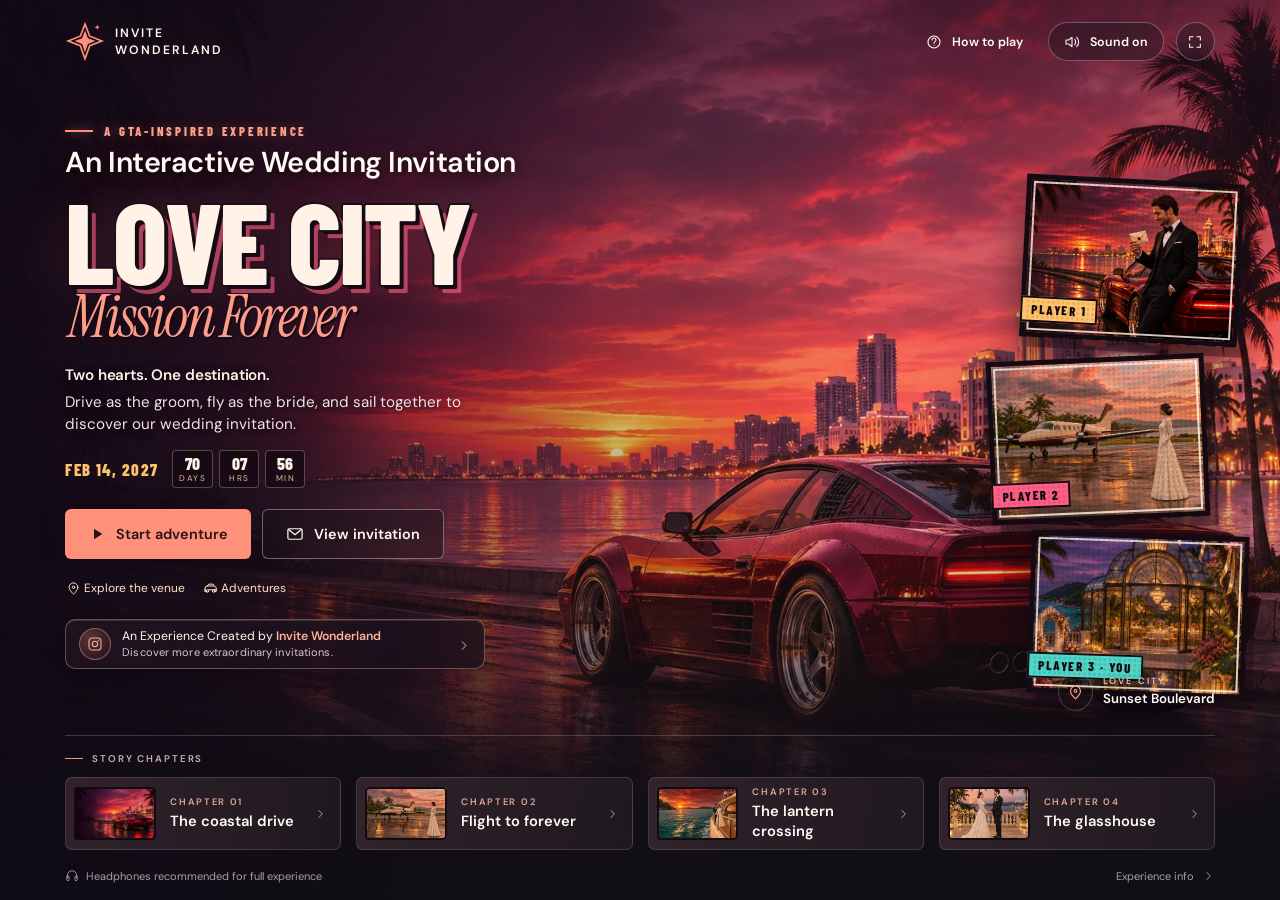
==== commit ac5b2c07: "Integrate Invite Wonderland promotion across Home, gameplay, pause, screenshot studio, and finale" ====
--- a/love-city-mission-forever/index.html
+++ b/love-city-mission-forever/index.html
@@ -7,8 +7,8 @@
     <link rel="icon" href="data:image/svg+xml,%3Csvg xmlns='http://www.w3.org/2000/svg' viewBox='0 0 32 32'%3E%3Crect width='32' height='32' rx='7' fill='%23241a24'/%3E%3Cpath d='m16 3 3.4 9.6L29 16l-9.6 3.4L16 29l-3.4-9.6L3 16l9.6-3.4z' fill='%23ff907a'/%3E%3C/svg%3E" />
     <meta name="description" content="Love City: Mission Forever. A playable wedding invitation by Invite Wonderland." />
     <title>Love City · Mission Forever | Invite Wonderland</title>
-    <script type="module" crossorigin src="./assets/index-DwjXEi8J.js"></script>
-    <link rel="stylesheet" crossorigin href="./assets/index-B1wlWo5u.css">
+    <script type="module" crossorigin src="./assets/index-DRLmQqsP.js"></script>
+    <link rel="stylesheet" crossorigin href="./assets/index-CIjVXxWx.css">
   </head>
   <body>
     <div id="app"></div>
--- a/love-city-mission-forever/assets/index-CIjVXxWx.css
+++ b/love-city-mission-forever/assets/index-CIjVXxWx.css
@@ -0,0 +1 @@
+@font-face{font-family:Barlow Condensed;font-style:normal;font-display:swap;font-weight:800;src:url(./barlow-condensed-latin-800-normal-BKzMuPgK.woff2)format("woff2"),url(./barlow-condensed-latin-800-normal-e9GbPXiK.woff)format("woff")}@font-face{font-family:DM Sans;font-style:normal;font-display:swap;font-weight:400;src:url(./dm-sans-latin-400-normal-CW0RaeGs.woff2)format("woff2"),url(./dm-sans-latin-400-normal-BwCSEQnW.woff)format("woff")}@font-face{font-family:DM Sans;font-style:normal;font-display:swap;font-weight:600;src:url(./dm-sans-latin-600-normal-Aqo67rzb.woff2)format("woff2"),url(./dm-sans-latin-600-normal-BmdmIIQ2.woff)format("woff")}@font-face{font-family:Instrument Serif;font-style:italic;font-display:swap;font-weight:400;src:url(./instrument-serif-latin-400-italic-DKMiL14s.woff2)format("woff2"),url(./instrument-serif-latin-400-italic-u__WvvIK.woff)format("woff")}:root{--lightningcss-light: ;--lightningcss-dark:initial;color-scheme:dark;--bg:#100e15;--ink:#fffbf3;--muted:#cdc0c4;--accent:#ff907a;--pad:clamp(24px, 5.1vw, 100px);color:var(--ink);background:var(--bg);font-family:DM Sans,sans-serif}*{box-sizing:border-box}body{margin:0}button,a,input,textarea,select{font:inherit}button,a{touch-action:manipulation}button{cursor:pointer;color:inherit;background:0 0;border:0}button:disabled{opacity:.55;cursor:wait}button:focus-visible,a:focus-visible,input:focus-visible,textarea:focus-visible,select:focus-visible,summary:focus-visible{outline-offset:4px;outline:3px solid #ffe7a8}svg{vertical-align:middle;flex-shrink:0;width:20px;height:20px}button{transition:background .18s,color .18s,transform .18s,border-color .18s}button:active{transform:translateY(1px)}[hidden]{display:none!important}button:hover{color:#fff}#app{min-height:100svh}.home{isolation:isolate;background:#1c101a;flex-direction:column;min-height:100svh;display:flex;position:relative;overflow:hidden}.home-art,.home-shade{z-index:-2;pointer-events:none;position:absolute;inset:0}.home-art{background-image:var(--art-cover,url(../art/boulevard.webp));background-position:62% 55%;background-size:cover}.home-shade{z-index:-1;background:linear-gradient(90deg,#0e0913c2,#120a1457 34%,#0000 65%),linear-gradient(#110b127d,#110b1214 22%,#0000 45%,#100e1526 64%,#100e15f5 90%,#100e15 100%),linear-gradient(#0000 75%,#100e15)}.mast{padding:clamp(14px, 2.4vh, 38px) var(--pad) 0;z-index:1;justify-content:space-between;align-items:center;gap:16px;display:flex}.brand{color:inherit;align-items:center;gap:10px;text-decoration:none;transition:opacity .18s,transform .18s;display:inline-flex}.brand:hover{opacity:.92;transform:translateY(-1px)}.brand>svg{width:40px;height:40px;color:var(--accent)}.brand span{letter-spacing:.16em;font-size:.76rem;font-weight:600;line-height:1.35}.mast nav,.hero-actions,.row{align-items:center;gap:12px;display:flex}.mast nav button{font-size:.78rem;font-weight:600}.quiet,.sound,.circle,.secondary,.primary{justify-content:center;align-items:center;gap:10px;display:inline-flex}.quiet{padding:10px 13px}.quiet svg,.sound svg,.circle svg{width:16px;height:16px}.sound,.circle{-webkit-backdrop-filter:blur(9px);backdrop-filter:blur(9px);background:#1c14216b;border:1px solid #ffffff45;border-radius:50px;min-height:39px;padding:0 15px}.circle{width:39px;padding:0}.secondary:hover,.circle:hover,.sound:hover{background:#4a3347c9;border-color:#ffccbe}.home-content{padding:clamp(14px, 2.2vh, 64px) var(--pad) clamp(14px, 2.4vh, 64px);flex:1;align-items:center;min-height:320px;display:flex;position:relative}.hero-copy{max-width:550px;position:relative}.overline,.rail-label,.chapter small,.location small,.hud-tag,.meta{letter-spacing:.2em;text-transform:uppercase;font-size:.69rem;font-weight:600}.rail-label{color:#ffad98;align-items:center;gap:12px;display:flex}.rail-label i{background:var(--accent);flex-shrink:0;width:32px;height:2px;display:inline-block}.hero-branding{z-index:3;flex-direction:column;gap:7px;margin-bottom:2px;display:flex;position:relative}.branding-eyebrow{align-items:center;gap:11px;display:flex}.branding-line{background:var(--accent);flex-shrink:0;width:28px;height:2px;display:inline-block;box-shadow:0 0 10px #ff907a8c}.branding-tag{letter-spacing:.22em;text-transform:uppercase;color:#ff9f87;text-shadow:0 0 14px #ff8c7366;font-family:Barlow Condensed,Impact,sans-serif;font-size:clamp(.78rem,.98vw,.88rem);font-weight:700;line-height:1}.branding-title{letter-spacing:-.015em;color:#fffaf5;text-shadow:0 2px 14px #000000f2,0 0 30px #ff907a52;font-family:DM Sans,-apple-system,BlinkMacSystemFont,sans-serif;font-size:clamp(1.35rem,2.25vw,1.85rem);font-weight:700;line-height:1.2}h1{width:max-content;margin:clamp(10px,1.8vh,21px) 0 clamp(12px,2vh,23px)}.love-city{letter-spacing:-.034em;color:#fff3e7;text-shadow:0 4px 30px #21091b22;font-family:Barlow Condensed,Impact,sans-serif;font-size:clamp(5rem,min(9.5vw,12.6vh),12rem);font-weight:800;line-height:.8;display:block}h1 em{color:#ff9b89;letter-spacing:-.045em;margin:3px 0 0 .05em;font:italic clamp(2.6rem,min(4.8vw,6.4vh),6rem)/.98 Instrument Serif,Georgia,serif;display:block}.hero-summary{max-width:420px;font-size:clamp(.95rem,1.05vw,1.14rem);line-height:1.46}.hero-summary strong{color:#fff4ea;letter-spacing:-.01em;text-shadow:0 2px 10px #000000a6;font-weight:700;display:block}.hero-summary p{color:#f2e3e5;text-shadow:0 1px 6px #000000b3;margin:5px 0 0}.hero-actions{gap:11px;margin-top:clamp(14px,2.3vh,27px)}.primary,.secondary{border-radius:6px;min-height:50px;padding:0 23px;font-size:.9rem;font-weight:600}.primary{background:var(--accent);color:#261318;box-shadow:0 4px 28px #10091426}.primary:hover{color:#271518;background:#ffb39d}.primary svg{width:18px}.secondary{-webkit-backdrop-filter:blur(8px);backdrop-filter:blur(8px);background:#1d141c87;border:1px solid #cfb9b67d}.secondary svg{width:18px}.iw-home-card{-webkit-backdrop-filter:blur(10px);backdrop-filter:blur(10px);color:#fff6ed;background:linear-gradient(125deg,#221522d6,#140d18bd);border:1px solid #ffc6ae57;border-radius:10px;align-items:center;gap:11px;max-width:420px;margin-top:clamp(9px,1.4vh,14px);padding:8px 13px;text-decoration:none;transition:border-color .2s,background .2s,transform .2s,box-shadow .2s;display:flex;box-shadow:0 8px 24px #0a050e6b,inset 0 1px #fff0e024}.iw-home-card:hover{background:linear-gradient(125deg,#321f2fe6,#1c1220d6);border-color:#ffb098b8;transform:translateY(-1px);box-shadow:0 10px 28px #0a050e85,0 0 22px #ff907a29}.iw-home-mark{color:#ffb199;background:radial-gradient(circle at 30% 30%,#ff907a42,#20121eb8);border:1px solid #ffa89173;border-radius:50%;flex-shrink:0;justify-content:center;align-items:center;width:32px;height:32px;display:inline-flex}.iw-home-mark svg{width:16px;height:16px}.iw-home-copy{flex:1;gap:2px;min-width:0;display:grid}.iw-home-copy small{color:#fff6ed;font-size:.77rem;font-weight:500;line-height:1.25}.iw-home-copy strong{color:#ffb199;font-weight:700}.iw-home-copy span{color:#dec4c8;letter-spacing:.01em;font-size:.69rem;line-height:1.25}.iw-home-arrow{color:#ffad96;flex-shrink:0;transition:transform .2s}.iw-home-arrow svg{width:15px;height:15px}.iw-home-card:hover .iw-home-arrow{transform:translate(2px)}.location{bottom:24px;right:var(--pad);text-shadow:0 2px 6px #0d0810;align-items:center;gap:10px;display:flex;position:absolute}.loc-icon{color:#ff9e87;border:1px solid #dec1c140;border-radius:50%;padding:8px}.loc-icon svg{width:17px;height:17px}.location small,.location b{display:block}.location small{letter-spacing:.24em;color:#e3bec0;margin-bottom:3px;font-size:.57rem}.location b{font-size:.83rem;font-weight:600}.chapter-rail{margin:0 var(--pad);border-top:1px solid #d9adbc42;padding:clamp(10px,1.8vh,19px) 0 clamp(10px,1.6vh,17px)}.rail-label{color:#cdafac;letter-spacing:.19em;gap:9px;font-size:.61rem}.rail-label i{width:18px;height:1px}.chapters{grid-template-columns:repeat(3,minmax(0,1fr));gap:15px;margin-top:clamp(8px,1.3vh,13px);display:grid}.chapter{text-align:left;background:linear-gradient(100deg,#34252ded,#211a22db);border:1px solid #d4b4bd30;border-radius:7px;align-items:center;gap:14px;min-width:0;padding:8px;display:flex}.chapter:hover{background:#3b2931;border-color:#f3a69788}.chapter-image{background-position:50%;background-size:cover;border-radius:4px;flex-shrink:0;width:clamp(60px,6.4vw,105px);height:53px}.boulevard{background-image:var(--art-cover,url(../art/boulevard.webp));background-position:78% 62%}.airfield{background-image:url(../art/airfield-thumb.webp)}.terrace{background-image:url(../art/terrace-thumb.webp)}.chapter-text{gap:3px;display:grid}.chapter-text small{color:#e2a598;letter-spacing:.18em;font-size:.59rem}.chapter-text b{font-size:clamp(.86rem,1.15vw,1.15rem);font-weight:600}.chapter-launch{color:#c2a6a9;margin-left:auto;padding-right:5px}.chapter-launch svg{width:14px}.home-foot{color:#ac9ca7;padding:0 var(--pad) max(12px, env(safe-area-inset-bottom));justify-content:space-between;align-items:center;font-size:.69rem;display:flex}.home-foot span,.home-foot button{align-items:center;gap:7px;display:flex}.home-foot svg{width:14px;height:14px}.home-foot button{font-size:inherit;padding:5px 0}@media (width>=1700px){.home-content{padding-top:10vh;padding-bottom:10vh}.chapter-image{height:68px}}@media (width<=760px){:root{--pad:22px}.mast{padding-top:max(18px, env(safe-area-inset-top))}.brand>svg{width:31px;height:31px}.brand span{font-size:.61rem}.brand{gap:7px}.help-link span,.fullscreen{display:none}.mast nav{gap:6px}.quiet{padding:10px}.sound{min-height:35px;padding:0 11px}.mast nav button{font-size:.7rem}.home-art{background-position:66% 0;background-repeat:no-repeat;background-size:auto 77%}.home-shade{background:linear-gradient(#130d193f 0%,#180e1a05 22%,#160e1a25 32%,#100e15d9 59%,#100e15 72%),linear-gradient(90deg,#150a1a71,#0000 85%)}.home-content{align-items:flex-end;min-height:470px;padding-top:clamp(148px,23svh,320px);padding-bottom:20px}.hero-copy{width:100%}.hero-branding{gap:5px;margin-bottom:2px}.branding-eyebrow{gap:8px}.branding-line{width:20px}.branding-tag{letter-spacing:.18em;font-size:.72rem}.branding-title{font-size:clamp(1.18rem,5.2vw,1.48rem);line-height:1.22}.rail-label{letter-spacing:.16em;gap:8px;font-size:.57rem}.rail-label i{flex-shrink:0;width:21px}h1{margin:14px 0 15px}.love-city{font-size:clamp(5.2rem,20vw,8.2rem)}h1 em{font-size:clamp(2.8rem,10.7vw,4.5rem)}.hero-summary{max-width:350px;font-size:.86rem}.hero-summary p{margin-top:3px}.hero-actions{gap:8px;margin-top:18px}.hero-actions button{min-height:43px;padding:0 14px;font-size:.8rem}.iw-home-card{gap:9px;margin-top:10px;padding:7px 10px}.iw-home-mark{width:26px;height:26px}.iw-home-mark svg{width:14px;height:14px}.iw-home-copy small{font-size:.71rem}.iw-home-copy span{font-size:.65rem}.location{display:none}.chapter-rail{padding:13px 0 12px}.chapters{gap:7px;margin-top:9px}.chapter{padding:0 0 7px;display:block;position:relative;overflow:hidden}.chapter-image{background-position:50% 58%;border-radius:0;width:100%;height:40px;display:block}.chapter-text{gap:2px;padding:7px 6px 0}.chapter-text small{letter-spacing:.12em;font-size:.5rem}.chapter-text b{font-size:.72rem}.chapter-launch{display:none}.home-foot{padding-bottom:max(12px, env(safe-area-inset-bottom));font-size:.61rem}}@media (height<=610px) and (width>=761px){.home-content{min-height:255px;padding-top:25px;padding-bottom:25px}.love-city{font-size:5.6rem}h1 em{font-size:3rem}h1{margin:10px 0}.hero-actions{margin-top:12px}.iw-home-card{margin-top:8px;padding:6px 10px}.chapter-rail{padding:9px 0}.chapter-image{height:35px}}@media (prefers-reduced-motion:reduce){*,:before,:after{scroll-behavior:auto!important;transition-duration:.01ms!important;animation-duration:.01ms!important}}body.in-stage{overflow:hidden}#stage{isolation:isolate;background:#19121c;position:fixed;inset:0}#game{display:block;position:absolute;inset:0;width:100%!important;height:100%!important}#stage-layer{pointer-events:none;position:absolute;inset:0}#stage-layer button,#stage-layer a,#stage-layer .iw-whisper-card,#touch button{pointer-events:auto}.scene-nav{top:max(20px, env(safe-area-inset-top));right:var(--pad);z-index:5;gap:9px;display:flex;position:absolute}.scene-nav .sound{font-size:.8rem}.intro-art,.final-photo{z-index:-1;background-position:50%;background-size:cover;position:absolute;inset:0}.intro-art:after,.final-photo:after{content:"";background:linear-gradient(#0000 18%,#160f1bf2),linear-gradient(90deg,#160f1b55,#0000);position:absolute;inset:0}.intro-art.drive{background-image:var(--art-cover,url(../art/boulevard.webp))}.intro-art.flight{background-image:var(--art-bride,url(../art/airfield.webp));background-position:92%}.intro-copy,.final-copy{left:var(--pad);max-width:650px;position:absolute;bottom:11%}.intro-copy h2,.final-copy h2,.error-card h2,.reel-type h2,.reel-end h2{color:#fff3e7;margin:15px 0;font:800 clamp(3rem,7vw,7rem)/.93 Barlow Condensed,sans-serif}.intro-copy p{color:#ffe1d8;margin:12px 0 26px;font:italic 1.6rem/1.2 Instrument Serif,serif}.intro-copy .overline,.final-copy .overline,.inv-body .overline,#menu .overline,.reel-layer .overline{color:var(--accent)}.mission{left:var(--pad);top:max(22px, env(safe-area-inset-top));-webkit-backdrop-filter:blur(8px);backdrop-filter:blur(8px);background:#1d1521d4;border:1px solid #e9baba36;border-radius:8px;max-width:min(370px,52%);padding:14px 18px;position:absolute}.mission .overline{color:#ffbca5;font-size:.61rem}.mission b,.mission small{display:block}.mission b{margin:5px 0 9px;font-size:1.04rem}.mission small{color:#ead9d9;font-size:.71rem}.route{background:#d3b5be42;height:2px;margin:7px 0}.route i{background:var(--accent);height:100%;display:block}.instrument{bottom:11%;right:var(--pad);text-shadow:0 1px 7px #131019;background:#20151eac;border:1px solid #fce2da40;border-radius:6px;padding:10px 18px;position:absolute}.instrument strong{font:800 3.2rem/.95 Barlow Condensed,sans-serif}.instrument span,.instrument small{letter-spacing:.1em;font-size:.62rem}.instrument span{margin-left:4px}.instrument small{color:#ffccb8;margin-top:4px;display:block}.key-guide,.skip{background:#1c1420c9;border-radius:20px;align-items:center;gap:8px;padding:9px 15px;font-size:.75rem;display:flex;position:absolute;bottom:20px}.key-guide{white-space:nowrap;left:50%;transform:translate(-50%)}.skip{right:var(--pad)}#touch{pointer-events:none;padding:0 var(--pad) max(22px, env(safe-area-inset-bottom));touch-action:none;justify-content:space-between;align-items:flex-end;display:flex;position:absolute;inset:0}#touch>div{gap:9px;display:flex}.touch-key{-webkit-backdrop-filter:blur(5px);backdrop-filter:blur(5px);-webkit-user-select:none;user-select:none;touch-action:none;background:#211520bc;border:1px solid #ffe4d770;border-radius:16px;flex-direction:column;justify-content:center;align-items:center;gap:4px;width:61px;height:61px;display:none}.touch-key small{font-size:.63rem}.touch-key.pressed{background:#c36f5b}.final-photo{background-image:var(--art-couple,url(../art/terrace.webp));transition:filter 2s,transform 9s}.final-photo:after{background:linear-gradient(#0000 20%,#160c1bdf)}[data-beat="2"] .final-photo,[data-beat="3"] .final-photo{filter:brightness(.47);transform:scale(1.04)}.lights{width:100%;height:100%;position:absolute;inset:0}.final-copy h2 em{color:#ffc3ab;font-family:Instrument Serif,serif;font-weight:400}.final-copy .primary{margin-top:12px}dialog{width:min(460px,100vw - 32px);color:var(--ink);overscroll-behavior:contain;background:#241b25;border:1px solid #b1878d66;border-radius:13px;max-height:88svh;padding:34px;overflow-y:auto;box-shadow:0 20px 80px #100812a6}dialog::backdrop{-webkit-backdrop-filter:blur(7px);backdrop-filter:blur(7px);background:#0e0811b6}#menu.pause-menu{-webkit-backdrop-filter:blur(4px)saturate(1.15);backdrop-filter:blur(4px)saturate(1.15);text-shadow:0 1px 6px #170a1be6;background:linear-gradient(150deg,#2c1e305c,#17101c9e);border-color:#f7d7cf5c;border-radius:19px;padding:clamp(22px,6vw,34px);box-shadow:inset 0 1px #fff1de29,0 22px 58px #12091680}#menu.pause-menu::backdrop{-webkit-backdrop-filter:none;backdrop-filter:none;background:#10081924}.pause-actions{flex-wrap:wrap;gap:9px;display:flex}.pause-actions button{min-height:44px;text-shadow:none;padding-inline:14px}.pause-menu-buttons{grid-template-columns:repeat(2,minmax(0,1fr));gap:8px;margin-top:12px;display:grid}.pause-menu-buttons button{-webkit-backdrop-filter:none;backdrop-filter:none;min-height:44px;padding:7px 9px;font-size:.83rem}.pause-menu-buttons [data-action=home]{grid-column:1/-1}#menu #photo-status{color:var(--ink);margin:12px 0 0}#menu .photo-actions[hidden]{display:none}.close-menu{float:right;width:32px;min-height:32px;margin:-16px -16px 0 0}#menu h2,.inv-body h2{margin:10px 0 15px;font:italic 3rem/1 Instrument Serif,serif}#menu.pause-menu h2{font-size:clamp(2.05rem,8.6vw,3rem)}#menu h3{margin:20px 0 4px;font-size:.99rem}#menu p,.fine{color:#cebfca;font-size:.9rem;line-height:1.6}.fine,#menu .fine{font-size:.78rem}.option{border-top:1px solid #e8d4d429;justify-content:space-between;align-items:center;gap:18px;padding:12px 0;font-size:.9rem;display:flex}.option input{width:18px;height:18px;accent-color:var(--accent)}.option select,form select{cursor:pointer}select,input,textarea{color:var(--ink);background:#17111b;border:1px solid #ceb8bc58;border-radius:5px;padding:8px 10px}.menu-links{flex-wrap:wrap;gap:8px;margin-top:12px;display:flex}.menu-links button,.textbutton{color:#f5c2b3;margin-right:10px;padding:7px 0;font-size:.8rem}.textbutton{align-items:center;gap:7px;display:flex}.toast{z-index:10;background:#382332;border:1px solid #d9a795;border-radius:10px;padding:10px 20px;position:fixed;bottom:20px;left:50%;transform:translate(-50%)}.loading-text,.error-card{text-align:center;position:absolute;top:50%;left:50%;transform:translate(-50%,-50%)}.error-card{width:min(440px,90%)}.error-card button{margin:5px}#invite{background:#1a131c;height:100svh;overflow:auto}.inv-card{grid-template-columns:44% 1fr;max-width:1250px;min-height:100svh;margin:auto;display:grid}.inv-photo{background-image:var(--art-couple,url(../art/terrace.webp));background-position:51%;background-size:cover;height:100svh;position:sticky;top:0}.inv-photo:after{content:"";pointer-events:none;background:linear-gradient(#0000 55%,#170c1ba6);position:absolute;inset:0}.inv-photo .circle{z-index:1;background:#201620aa;position:absolute;top:22px;left:22px}.photo-caption{z-index:1;letter-spacing:.18em;font-size:.67rem;position:absolute;bottom:25px;left:24px}.inv-body{align-self:center;padding:clamp(35px,5vw,85px)}.inv-body h1{letter-spacing:-.05em;width:auto;margin:16px 0;font:italic clamp(3.7rem,6vw,6.5rem)/.98 Instrument Serif,serif}.inv-body h1 em{font:inherit;color:var(--accent);display:inline}.inv-message{color:#dfcfd6;margin-bottom:27px;line-height:1.6}.venue-line{align-items:center;gap:12px;margin:13px 0;display:flex}.venue-line svg{color:#e89c8a}.venue-line b,.venue-line small{display:block}.venue-line small{color:#d3bec8;margin-top:3px;font-size:.77rem}.inv-body h2{margin-top:30px;font-size:2.6rem}.map{color:#ffb19b}.schedule details{border-top:1px solid #b49aa34a}.schedule details:last-child{border-bottom:1px solid #b49aa34a}.schedule summary{cursor:pointer;align-items:center;gap:12px;padding:13px 0;font-size:.91rem;list-style:none;display:flex}.schedule time{color:#ffad96;min-width:42px}.schedule summary span{margin-left:auto}.schedule details[open] span{transform:rotate(45deg)}.schedule p{color:#d6c1cb;margin:0 0 12px 54px;font-size:.83rem;line-height:1.5}form label{color:#f2e1e6;gap:5px;margin:12px 0;font-size:.86rem;display:grid}form label small{color:#baabb4;display:contents}form textarea{resize:vertical}#reply-status{color:#f4bdac;font-size:.81rem}.creator #stage{width:min(100vw,56.25svh);height:100svh;margin:auto;overflow:hidden}.reel-layer{background-position:50%;background-size:cover;align-items:end;display:grid}.reel-layer.shot-0{background-image:linear-gradient(0deg, #21101dd9, transparent 80%), var(--art-cover,url(../art/boulevard.webp));background-position:69%}.shot-2{background-image:linear-gradient(0deg, #21101daa, transparent 80%), var(--art-bride,url(../art/airfield.webp));background-position:70%}.shot-4,.shot-5,.shot-6{background-image:linear-gradient(0deg, #241322ea, #24132222), var(--art-couple,url(../art/terrace.webp))}.shot-6{background-image:linear-gradient(0deg, #211122fc, #211122ab), var(--art-couple,url(../art/terrace.webp))}.reel-type,.reel-end{text-shadow:0 2px 10px #140d18a1;padding:0 13% 36% 9%}.reel-type h2,.reel-end h2{font-size:clamp(2.2rem,6.8svh,8.6rem)}.shot-0 .reel-type{align-self:start;padding-top:24%}.shot-1 .reel-type,.shot-3 .reel-type{padding-bottom:28%}.shot-1 .reel-type h2,.shot-3 .reel-type h2{font-size:4.8svh}.reel-end{align-self:center;padding:12% 13% 0 9%}.reel-end strong{color:#ffba9c;margin:2.9svh 0;font:800 4.5svh/1.08 Barlow Condensed,sans-serif;display:block}.reel-end>span:last-child{letter-spacing:.15em;font-size:1.45svh}.reel-layer .overline{font-size:1.55svh}.reel-done{justify-content:center;position:absolute;bottom:20px;left:8%;right:8%}@media (pointer:coarse),(width<=760px){.touch-key{display:flex}#touch:has(.flight-power)>div:not(.flight-power) .touch-key{width:clamp(43px,13vw,61px)}#touch>.flight-power{gap:4px}.flight-power .touch-key{border-radius:11px;width:clamp(34px,9vw,43px);height:41px}.flight-power svg{width:13px;height:13px}.key-guide{display:none}.instrument{bottom:max(102px, calc(72px + env(safe-area-inset-bottom)));padding:8px 12px;right:18px}.instrument strong{font-size:2.2rem}.scene-nav{right:14px;top:max(14px, env(safe-area-inset-top));gap:6px}.scene-nav .sound{min-height:34px;padding:0 9px;font-size:.7rem}.scene-nav .circle{width:34px;min-height:34px}.mission{top:max(14px, env(safe-area-inset-top));max-width:52%;padding:9px 10px;left:14px}.mission b{font-size:.84rem}.mission .overline{font-size:.49rem}.intro-art.drive{background-position:69%}.intro-art.flight{background-position:68%}.intro-copy,.final-copy{bottom:12%;right:var(--pad)}.intro-copy h2,.final-copy h2{font-size:clamp(3.5rem,14vw,5.5rem)}.intro-copy p{font-size:1.35rem}.inv-card{display:block}.inv-photo{background-position:50% 44%;height:36svh;min-height:210px;position:relative}.inv-body{padding:30px 24px 45px}.photo-caption{bottom:16px}.inv-body h1{font-size:4.3rem}}#stage-layer{isolation:isolate}@media (width<=760px){.home-art{background-position:77% 0;background-size:auto 65%}}.intro-art.drive,.shot-7{background-image:linear-gradient(0deg, #221520a8, transparent 80%), var(--art-groom,url(../art/envelope.webp));background-position:65%}.venue-arrival .final-photo,.venue-arrival .lights{visibility:hidden}.gold-letter{background:linear-gradient(125deg,#b98145,#ffe4a8 55%,#c28e59);border:1px solid #ffe4a1;border-radius:3px;width:88px;height:54px;margin:10px 0 15px;display:block;position:relative;overflow:hidden;box-shadow:0 5px 30px #ffc98e33}.gold-letter i{background:#f3d09b;border:1px solid #b78348;width:77px;height:77px;position:absolute;top:-53px;left:4px;transform:rotate(45deg)}.gold-letter b{color:#ffe1bd;text-align:center;background:#89344a;border:1px solid #c47177;border-radius:50%;width:18px;height:18px;font:italic 12px/17px Georgia;position:absolute;top:21px;left:35px}.final-copy .gold-letter{animation:.85s ease-out both letter-rise}.shot-5>.gold-letter{position:absolute;top:24%;left:10%;transform:rotate(-8deg)}@keyframes letter-rise{0%{opacity:0;transform:translateY(12px)rotate(-8deg)}to{opacity:1;transform:translateY(0)rotate(-3deg)}}#stage-layer.shot-2{background-position:90%}.reel-layer.shot-7{background-position:74%}#menu .fine a{color:#ffcbb9}.iw-whisper{top:max(18px, env(safe-area-inset-top));z-index:6;pointer-events:none;width:min(410px,100vw - 300px);animation:.55s cubic-bezier(.2,.9,.2,1) both iw-whisper-in;position:fixed;left:50%;transform:translate(-50%)}.iw-whisper.out{opacity:0;transition:opacity .45s,transform .45s;transform:translate(-50%,-8px)}.iw-whisper-card{-webkit-backdrop-filter:blur(10px);backdrop-filter:blur(10px);background:linear-gradient(135deg,#1c111edb,#110b15c7);border:1px solid #ffccb46b;border-radius:12px;gap:5px;padding:10px 30px 10px 14px;display:grid;position:relative;box-shadow:0 12px 34px #09040d8c,inset 0 1px #fff0e024}.iw-whisper-quote{color:#fff5ec;text-shadow:0 1px 6px #0c0610cc;margin:0;font:italic 1.03rem/1.22 Instrument Serif,Georgia,serif}.iw-whisper-link{color:#ffb199;letter-spacing:.01em;align-items:center;gap:6px;width:fit-content;font-size:.72rem;font-weight:600;text-decoration:none;display:inline-flex}.iw-whisper-link:hover{color:#ffd7c6;text-underline-offset:3px;text-decoration:underline}.iw-whisper-link svg{width:14px;height:14px}.iw-whisper-close{color:#d7bec5;background:#ffffff0f;border-radius:50%;justify-content:center;align-items:center;width:22px;height:22px;display:inline-flex;position:absolute;top:7px;right:7px}.iw-whisper-close:hover{color:#fff;background:#ffffff24}.iw-whisper-close svg{width:12px;height:12px}@keyframes iw-whisper-in{0%{opacity:0;transform:translate(-50%,-12px)}}.clean .iw-whisper{display:none}@media (pointer:coarse),(width<=760px){.iw-whisper{width:min(326px,100vw - 28px);top:152px}.iw-whisper-card{padding:9px 28px 9px 12px}.iw-whisper-quote{font-size:.96rem}}@media (orientation:landscape) and (height<=480px){.iw-whisper{width:min(320px,50vw);top:10px}}#photo-studio{border-top:1px solid #e8d4d429;gap:10px;margin-top:14px;padding-top:14px;display:grid}.photo-frame{background:#120b15;border:1px solid #ffd4b857;border-radius:10px;place-items:center;max-height:225px;display:grid;overflow:hidden}.photo-frame img{object-fit:contain;width:auto;max-width:100%;height:auto;max-height:225px;display:block}.photo-brand-opt{color:#f4dfdb;cursor:pointer;align-items:center;gap:9px;font-size:.84rem;display:flex}.photo-brand-opt input{width:17px;height:17px;accent-color:var(--accent)}#menu .photo-actions{margin-top:2px}.photo-share-exp{grid-column:1/-1}.pause-promo{border-top:1px solid #e8d4d429;grid-template-columns:repeat(2,minmax(0,1fr));gap:8px;margin-top:14px;padding-top:14px;display:grid}.pause-promo .secondary{color:#ffe7dc;border-color:#ffc6ae61;min-height:42px;padding:7px 10px;font-size:.8rem;text-decoration:none}.pause-promo .pause-promo-link:hover{color:#fff;border-color:#ffb098c7}.pause-promo svg{width:15px;height:15px}.pause-promo-status{color:#ffb69e;grid-column:1/-1;margin:2px 0 0}@media (width<=460px){.pause-promo{grid-template-columns:1fr}}.enquiry-box{gap:10px;margin-top:12px;display:grid}.enquiry-box label{color:#f2e1e6;gap:5px;font-size:.85rem;display:grid}.enquiry-box label small{color:#baabb4;font-size:.78rem;display:inline}.enquiry-box input{width:100%}.enquiry-preview{color:#f7e4df;background:#120c16bf;border:1px solid #ffc8b247;border-radius:8px;padding:10px 12px;font-size:.82rem;line-height:1.45}.enquiry-actions{gap:8px;margin-top:6px;display:grid}.enquiry-actions a{text-decoration:none}@media (width<=360px){.mission{max-width:75%;top:59px}.hero-actions{flex-wrap:wrap}.touch-key{width:54px}}@media (orientation:landscape) and (height<=480px){.home-art{background-position:65% 55%;background-size:cover}.home-content{align-items:center;min-height:205px;padding-top:12px;padding-bottom:16px}.mast{padding-top:12px}.hero-branding{gap:3px;margin-bottom:0}.branding-eyebrow{gap:6px}.branding-line{width:16px}.branding-tag{letter-spacing:.16em;font-size:.68rem}.branding-title{font-size:1.15rem;line-height:1.15}.hero-copy h1{margin:8px 0}.love-city{font-size:4.4rem}.hero-copy h1 em{font-size:2.6rem}.hero-summary{max-width:340px;font-size:.75rem}.hero-actions{margin-top:10px}.hero-actions button{min-height:34px}.iw-home-card{margin-top:7px;padding:5px 9px}.iw-home-copy small{font-size:.68rem}.iw-home-copy span{display:none}.chapter-rail{padding:7px 0}.chapters{margin-top:5px}.chapter{gap:6px;padding:3px;display:flex}.chapter-image{width:48px;height:34px}.chapter-text{padding:0}.home-foot{padding-bottom:4px}.touch-key{width:46px;height:46px}.instrument{bottom:75px}.intro-copy,.final-copy{bottom:10%}.intro-copy h2,.final-copy h2{font-size:2.8rem}}.chapters{grid-template-columns:repeat(4,minmax(0,1fr))}.chapter-image.yacht{background-image:var(--art-yachtThumb,url(../art/yacht-thumb.webp))}.intro-art.yacht{background-image:var(--art-yacht,url(../art/yacht.webp));background-position:72%}.character-trait{letter-spacing:.13em;text-transform:uppercase;color:#f9c9b4;font-size:.78rem}.intro-copy h2{text-shadow:0 2px 24px #21102680;font-size:clamp(4rem,9vw,8.5rem)}.intro-copy{z-index:2;max-width:min(620px,87%)}.intro-copy p{max-width:26em}.meeting-shot .intro-art{opacity:0;transition:opacity .8s}.meeting-shot:before,.arrival-live #stage-layer:before{content:"";pointer-events:none;background:linear-gradient(#0000,#0e0b17bc);position:absolute;inset:45% 0 0}.meeting-shot.prologue-live:before{opacity:.55;inset:72% 0 0}[data-mode=flight] .prologue-live .place-pop,[data-mode=flight] .prologue-live #start-chapter:disabled{display:none}.prologue-live .intro-copy :is(.overline,h2,.character-trait){opacity:0;transition:opacity .16s ease-out}.prologue-live .intro-copy p{text-shadow:0 1px 5px #131019;margin:0 0 10px;font:500 .93rem/1.4 DM Sans,sans-serif}.scene-tools{right:var(--pad);position:absolute;top:77px}.scene-tools button,.action-chip,.moment,.invite-shortcuts button,.start-promo{color:#ffdecc;background:#231923dc;border:1px solid #ffe4c96b;border-radius:100px;justify-content:center;align-items:center;gap:8px;min-height:38px;padding:8px 14px;font:600 .76rem/1.25 DM Sans,sans-serif;display:inline-flex}.scene-tools svg,.start-promo svg{width:15px;height:15px}.story-strip{text-align:center;width:min(510px,66%);position:absolute;bottom:16%;left:50%;transform:translate(-50%)}.dialogue{color:#fff8f0;background:#211827ed;border-radius:6px;width:fit-content;margin:0 auto 8px;padding:9px 15px;font-size:clamp(.79rem,1vw,1rem);line-height:1.42}.dialogue b{color:#ffc49d;text-transform:uppercase;letter-spacing:.1em;margin-right:9px;font-size:.72em}.story-actions{flex-wrap:wrap;justify-content:center;gap:5px;display:flex}.action-chip{color:#ffead6;background:#381e2ef5}.arrival-title{left:var(--pad);right:var(--pad);text-shadow:0 2px 20px #160d1d;position:absolute;bottom:10%}.arrival-title h2,.venue-explore h2{color:#fff2da;letter-spacing:-.035em;margin:8px 0 17px;font:italic clamp(2.4rem,5vw,5.2rem)/.99 Instrument Serif,serif}.arrival-title .overline,.venue-explore .overline{color:#ffca94}.arrival-live canvas.lights{pointer-events:none}.creator #stage,.creator #invite{width:min(100vw,56.25svh);margin-inline:auto;container-type:inline-size}.creator #invite{overflow:auto}.creator{background:#100c12}.creator .scene-nav{top:14px;right:14px}.creator .scene-nav .sound span{display:none}.creator .mission{max-width:57%;padding:8px 11px;top:14px;left:14px}.creator .mission b{font-size:.84rem}.creator .scene-tools{top:62px;right:14px}.creator .intro-copy,.creator .arrival-title{max-width:none;bottom:15%;left:8%;right:9%}.creator .intro-copy h2,.creator .arrival-title h2{font-size:clamp(3rem,14cqw,6rem)}.creator .intro-copy p{font-size:clamp(1.15rem,5.7cqw,1.65rem)}.creator .story-strip{width:78%;bottom:24%}.creator .instrument{padding:7px 10px;bottom:13%;right:14px}.creator .key-guide{display:none}.creator-poster{isolation:isolate;background:#281a26;align-items:center;display:grid;position:absolute;inset:0;overflow:hidden}.creator-poster:before{content:"";z-index:-2;background-position:69%;background-size:cover;animation:17s ease-out both poster-drift;position:absolute;inset:-3%}.opening-poster:before{background-image:var(--art-cover,url(../art/boulevard.webp))}.closing-poster:before{background-image:var(--art-venue,url(../art/glasshouse.webp));background-position:50%}.creator-poster:after{content:"";z-index:-1;background:linear-gradient(#1d111b22 14%,#1a101dd9 100%),linear-gradient(90deg,#1b101e9e,#0000);position:absolute;inset:0}.promo-copy{z-index:1;color:#fff2e5;text-shadow:0 1px 16px #180d18;padding:0 13% 0 9%;position:relative}.opening-poster .promo-copy{margin-top:10%}.promo-copy .overline{color:#ffd7a7;letter-spacing:.16em;font-size:clamp(.58rem,2.8cqw,.85rem)}.promo-copy h2{letter-spacing:-.015em;margin:.25em 0;font:800 clamp(2.8rem,12.3cqw,6rem)/.95 Barlow Condensed,sans-serif;animation:.85s both word-entry}.promo-copy h2 em{color:#ffb89e;font-style:normal}.promo-copy p,.promo-copy small,.promo-copy strong{display:block}.promo-copy p,.promo-copy small{letter-spacing:.13em;font:600 clamp(.69rem,3cqw,1.05rem)/1.5 DM Sans,sans-serif}.promo-copy strong{color:#ffe1b9;margin:1em 0;font:700 clamp(1.45rem,7cqw,3.2rem)/1.02 Barlow Condensed,sans-serif}.start-promo{padding:12px 19px;position:absolute;bottom:max(11%,28px);left:9%}.closing-poster .lights{opacity:.46}.concealed-action{opacity:0;z-index:2;background:0 0;border:0;position:absolute;inset:0}.clean .scene-nav,.clean .scene-tools,.clean .instrument,.clean .mission,.clean .key-guide,.clean .touch-key,.clean .start-promo{opacity:0}.clean .scene-nav,.clean .scene-tools{visibility:hidden}.clean .story-strip{bottom:17%}@keyframes word-entry{0%{opacity:0;transform:translateY(12px)}to{opacity:1;transform:none}}@keyframes poster-drift{0%{transform:scale(1)}to{transform:scale(1.08)translateY(-1%)}}.inv-card{--light:#fbc181}.inv-card[data-light=rose]{--light:#ff9cb7}.venue-world{isolation:isolate;background:#251b29;overflow:hidden}.venue-art,.venue-glow,.venue-fireflies{pointer-events:none;position:absolute;inset:0}.venue-art{background-image:var(--art-venue,url(../art/glasshouse.webp));z-index:-3;background-position:50% 49%;background-size:cover;transition:transform 1.6s,filter 1.1s}.venue-world:after{z-index:-1;background:linear-gradient(#0000 32%,#2114238f 75%,#1b101ef5 100%)}.venue-glow{z-index:-2;background:radial-gradient(ellipse at 49% 49%, var(--light), transparent 49%);mix-blend-mode:soft-light;opacity:.31;transition:opacity 1s}[data-place="0"] .venue-art{transform:scale(1.09)translate(3%)}[data-place="1"] .venue-art{transform:scale(1.12)translateY(2%)}[data-place="2"] .venue-art{transform:scale(1.13)translate(-4%)}[data-place=tree] .venue-art{transform:scale(1.19)translate(-6%,5%)}[data-reply=sent] .venue-glow{opacity:.92}.venue-fireflies i{background:var(--light);width:3px;height:3px;box-shadow:0 0 8px 2px var(--light);animation:firefly calc(4s + var(--i) * .1s) ease-in-out infinite alternate;animation-delay:calc(var(--i) * -.83s);border-radius:50%;position:absolute}@keyframes firefly{0%{opacity:.16;transform:translateY(6px)}to{opacity:.92;transform:translate(3px,-7px)}}.venue-explore{z-index:1;position:absolute;bottom:6%;left:7%;right:7%}.venue-explore h2{max-width:8em;font-size:clamp(2.6rem,4.3vw,4.8rem)}.place-script{color:#f8e5d6;max-width:29em;font-size:.89rem;line-height:1.4;display:block}.moment-links,.invite-shortcuts{flex-wrap:wrap;gap:6px;margin-top:15px;display:flex}.moment{background:#271820cf;min-height:34px;padding:7px 11px;font-size:.7rem}.moment i{background:var(--light);border-radius:50%;width:5px;height:5px}.moment[aria-pressed=true]{border-color:var(--light);color:#fff6dc}.invite-shortcuts{margin:20px 0}.invite-shortcuts button{border-color:#bfa39b58;min-height:32px;font-size:.72rem}.creator .inv-card{display:block}.creator .inv-photo{height:52svh;min-height:310px;position:relative}.creator .inv-body{padding:28px 8% 60px}.creator .venue-explore h2{font-size:2.5rem}.creator .inv-body h1{font-size:3.8rem}@media (width<=760px),(pointer:coarse){.scene-tools{top:59px;right:14px}.scene-tools button{min-height:32px;padding:6px 10px}.scene-tools span{display:none}.story-strip{width:86%;bottom:25%}.action-chip{font-size:.72rem}.venue-world{height:48svh;min-height:342px}.venue-explore h2{margin-bottom:8px;font-size:2.7rem}.venue-explore .overline{font-size:.62rem}.moment{font-size:.65rem}.moment-links{margin-top:10px}}@media (height<=500px) and (aspect-ratio>=4/3){.story-strip,.creator .story-strip{width:50%;bottom:9%}.key-guide{display:none}.scene-tools{top:52px}.intro-copy p{margin:6px 0 9px}.intro-copy h2{font-size:3rem}.venue-world{min-height:270px}.dialogue{font-size:.71rem}}@media (prefers-reduced-motion:reduce){.venue-fireflies i,.creator-poster:before,.promo-copy h2{animation:none}}.live-opening .creator-poster,.live-ending .creator-poster{background:0 0}.live-opening .opening-poster:before,.live-ending .closing-poster:before{opacity:0;transition:opacity 1s}.live-opening .opening-poster:after{background:linear-gradient(#1b131e28,#1d111b62 50%,#170e1cdd 100%)}.live-ending .closing-poster:after{background:linear-gradient(#231b2730,#21131caf 34%,#190b1ddd)}.venue-toggle{color:#ffe6cd;z-index:2;background:#211824d6;border:1px solid #e1bb9868;border-radius:100px;min-height:33px;padding:8px 12px;font-size:.71rem;position:absolute;top:22px;right:18px}.venue-world #game{z-index:-2;pointer-events:none}.venue-explore{pointer-events:none}.venue-explore button{pointer-events:auto}.venue-world.live-venue .venue-art{opacity:0}.live-venue .venue-fireflies{display:none}.venue-world.live-venue{min-height:min(790px,100svh)}.live-venue .venue-explore{display:none}.live-venue #game{pointer-events:auto;touch-action:none;cursor:grab}.live-venue #game:active{cursor:grabbing}.live-venue:after{pointer-events:none;background:linear-gradient(#14101a85,#0000 17% 58%,#140e196b 81%,#160f1bf2)}.venue-controls{pointer-events:none;z-index:1;position:absolute;inset:0}.venue-controls[hidden],.venue-interaction button[hidden],.venue-upper button[hidden]{display:none}.venue-controls button,.home-world-links button{pointer-events:auto;border-radius:7px;min-height:37px;font-size:.75rem}.venue-upper{gap:6px;display:flex;position:absolute;top:76px;right:18px}.venue-controls button{color:#fff0df;background:#211624e8;border:1px solid #dcb79772;padding:6px 10px}.venue-controls button:active,.venue-controls button.pressed,.venue-controls button[aria-pressed=true]{color:#25171c;background:#ffd6b6}.venue-footer{bottom:max(12px, env(safe-area-inset-bottom));justify-items:center;gap:8px;display:grid;position:absolute;left:min(4%,28px);right:min(4%,28px)}.venue-location{color:#fff0df;text-shadow:0 2px 5px #140f19;text-align:center;max-width:29rem;margin:0;font:600 .88rem DM Sans,sans-serif}.venue-movement,.venue-destinations,.venue-sections{flex-wrap:wrap;justify-content:center;gap:5px;display:flex}.venue-movement button{touch-action:none;width:43px;height:44px;font-size:1.2rem}.venue-interaction .primary{color:#251820;background:#ffcca7;border-color:#ffe2c5}.venue-interaction:empty{display:none}.venue-interaction:has([hidden]){display:none}.venue-destinations button{background:#2b1d2ada;min-height:34px}.venue-sections{border-top:1px solid #d9b79c51;padding-top:7px}.venue-sections button svg,.home-world-links button svg{vertical-align:text-bottom;width:15px;height:15px}.venue-aerial .venue-movement,.venue-aerial .venue-destinations{display:none}.home-world-links{flex-wrap:wrap;gap:8px 16px;margin:11px 0 0;display:flex}.home-world-links button{color:#ffe1cc;background:0 0;border:0;padding:0 1px}@media (height<=660px){.venue-world.live-venue{min-height:100svh}.venue-footer{bottom:max(7px, env(safe-area-inset-bottom));gap:4px}.venue-destinations,.venue-sections{gap:4px}.venue-destinations button,.venue-sections button{min-height:30px;padding:3px 6px;font-size:.7rem}.venue-movement button{width:40px;height:39px}}@media (height<=440px) and (orientation:landscape){.venue-footer{justify-items:end;left:28%;right:3%}.venue-destinations,.venue-sections{justify-content:end}}.couple-keepsake{border-block:1px solid #b49aa339;align-items:center;gap:15px;margin:28px 0;padding:15px 0;display:flex}.couple-keepsake>div{background:var(--art-couple,url(../art/terrace.webp)) 48% 42% / cover;border-radius:5px;flex:0 0 72px;height:79px}.couple-keepsake p{color:#ffe0c8;margin:0;font:italic 1.55rem/1.06 Instrument Serif,serif}.couple-keepsake small{color:#d4b6b5;letter-spacing:.12em;text-transform:uppercase;margin-top:8px;font:600 .62rem/1.3 DM Sans,sans-serif;display:block}.found-stars{color:var(--light);margin-top:13px;font-size:1rem}.found-stars small{color:#d9c3bd;margin-top:3px;font-size:.68rem;display:block}.meeting-shot .intro-copy{max-width:min(490px,83%)}.meeting-shot .intro-copy h2{font-size:clamp(3.3rem,7vw,6.2rem)}.mission #navigation{color:#b6f4ed;font-variant-numeric:tabular-nums;margin-top:.42rem}.mission #navigation[hidden]{display:none}.iw-finale{background:radial-gradient(circle at 88% 12%,#ff907a29,#0000 52%),radial-gradient(circle at 10% 92%,#ffc46b1c,#0000 56%),linear-gradient(155deg,#271726f0,#150d18f5);border:1px solid #ffc8ae5c;border-radius:14px;margin:34px 0 18px;padding:clamp(22px,4vw,34px);position:relative;box-shadow:0 18px 46px #0a050e73,inset 0 1px #ffeede24}.iw-finale-crest{color:#ffb199;letter-spacing:.22em;align-items:center;gap:8px;font-size:.65rem;font-weight:700;display:inline-flex}.iw-finale-crest svg{width:22px;height:22px}.iw-finale .iw-finale-title{color:#fff6ed;margin:14px 0 8px;font:italic clamp(1.95rem,3.6vw,2.75rem)/1.04 Instrument Serif,Georgia,serif}.iw-finale-lead{letter-spacing:.04em;text-transform:uppercase;color:#ffb69e;margin:0;font:800 clamp(1.15rem,2.1vw,1.45rem)/1.15 Barlow Condensed,sans-serif}.iw-finale-sub{color:#dfd0d6;margin:8px 0 20px;font-size:.9rem;line-height:1.5}.iw-finale-ctas{gap:9px;display:grid}.iw-finale-ctas>a,.iw-finale-ctas>button{justify-content:center;width:100%;min-height:46px;padding:10px 16px;font-size:.86rem;text-decoration:none}.iw-cta-create{color:#ffe8c7;background:#ffc46b14;border-color:#ffc88c73}.iw-cta-create:hover{background:#ffc46b29;border-color:#ffd4a0c7}.iw-finale-status{color:#ffb69e;margin:12px 0 0;font-size:.81rem}:root{--inkline:#140a12;--flamingo:#ff5f86;--gold:#ffc46b;--lagoon:#4fd6c8;--grain:url("data:image/svg+xml,%3Csvg xmlns='http://www.w3.org/2000/svg' width='160' height='160'%3E%3Cfilter id='n'%3E%3CfeTurbulence type='fractalNoise' baseFrequency='.85' numOctaves='2' stitchTiles='stitch'/%3E%3CfeColorMatrix values='0 0 0 0 .5 0 0 0 0 .5 0 0 0 0 .5 0 0 0 .9 0'/%3E%3C/filter%3E%3Crect width='160' height='160' filter='url(%23n)'/%3E%3C/svg%3E");--halftone:radial-gradient(circle at center, #140a12 0 1.1px, transparent 1.6px)}.love-city{color:#fff3e7;-webkit-text-stroke:.035em var(--inkline);paint-order:stroke fill;text-shadow:.035em .035em 0 var(--inkline), .07em .07em 0 #ff5f8699, 0 0 60px #ff6f6a33;letter-spacing:-.02em}h1 em{text-shadow:.03em .03em 0 var(--inkline)}.home-shade:after,#stage:after{content:"";background-image:var(--grain);opacity:.09;mix-blend-mode:overlay;pointer-events:none;animation:.9s steps(4,end) infinite grain;position:absolute;inset:-50%}@keyframes grain{0%{transform:translate(0)}25%{transform:translate(-3%,2%)}50%{transform:translate(2%,-3%)}75%{transform:translate(-1%,3%)}}.cover-panels{z-index:0;right:calc(var(--pad) * .6);pointer-events:none;gap:14px;width:clamp(190px,17vw,300px);display:grid;position:absolute;top:clamp(90px,13vh,150px)}.cover-panel{aspect-ratio:4/3;border:5px solid var(--inkline);outline-offset:-9px;background-position:50%;background-size:cover;outline:2px solid #fff3e7d9;animation:.7s cubic-bezier(.2,1.4,.4,1) both panel-in;position:relative;box-shadow:8px 10px #14081266,0 14px 40px #0b050d99}.cover-panel:after{content:"";background:var(--halftone) 0 0 / 5px 5px;opacity:.12;mix-blend-mode:multiply;position:absolute;inset:0}.cover-panel span{background:var(--gold);color:var(--inkline);letter-spacing:.12em;border:2px solid var(--inkline);padding:5px 9px 4px;font:800 .8rem/1 Barlow Condensed,sans-serif;position:absolute;bottom:10px;left:-5px}.cover-panel:first-child{background-image:var(--art-groom,url(../art/envelope.webp));background-position:70% 25%;animation-delay:.15s;transform:rotate(3deg)}.cover-panel:nth-child(2){background-image:var(--art-bride,url(../art/airfield.webp));background-position:85% 30%;animation-delay:.3s;transform:rotate(-2.5deg)translate(-34px)}.cover-panel:nth-child(2) span{background:var(--flamingo)}.cover-panel:nth-child(3){background-image:var(--art-venue,url(../art/glasshouse.webp));animation-delay:.45s;transform:rotate(2deg)translate(6px)}.cover-panel:nth-child(3) span{background:var(--lagoon)}@keyframes panel-in{0%{opacity:0;translate:40px 10px;scale:.92}}.home .location{z-index:1}.hero-date{flex-wrap:wrap;align-items:center;gap:10px 14px;margin-top:clamp(10px,1.7vh,18px);display:flex}.hero-date>b{letter-spacing:.08em;text-transform:uppercase;color:var(--gold);font:800 1.05rem/1 Barlow Condensed,sans-serif}.countdown{gap:6px;display:inline-flex}.countdown>span{background:#140a12c7;border:1px solid #ffd2b04d;border-radius:4px;justify-items:center;min-width:46px;padding:6px 7px 5px;display:grid}.countdown b{font-variant-numeric:tabular-nums;color:#fff3e7;font:800 1.35rem/1 Barlow Condensed,sans-serif}.countdown small{letter-spacing:.18em;text-transform:uppercase;color:#e8b9ab;font-size:.52rem}.countdown.compact>span{min-width:40px;padding:4px 6px 3px}.countdown.compact b{font-size:1.1rem}.cd-done{color:var(--gold);font-weight:600}.chapter{position:relative;overflow:hidden}.chapter-image{box-shadow:inset 0 0 0 2px #140a12}.chapter:hover .chapter-image{filter:saturate(1.25)contrast(1.05)}.load-card{background:#120b14;animation:.35s both fade-in;position:absolute;inset:0;overflow:hidden}.load-art{background:var(--load-art,url(../art/boulevard.webp)) center / cover;filter:saturate(1.3)contrast(1.15);animation:9s ease-out both ken;position:absolute;inset:0}.load-card:before{content:"";z-index:1;background:linear-gradient(100deg,#120b14ee 0%,#120b14aa 34%,#0000 62%),linear-gradient(#0000 60%,#120b14 100%);position:absolute;inset:0}.load-dots{z-index:1;background:var(--halftone) 0 0 / 6px 6px;opacity:.28;mix-blend-mode:multiply;position:absolute;inset:0;-webkit-mask:linear-gradient(110deg,#000 10%,#0000 55%);mask:linear-gradient(110deg,#000 10%,#0000 55%)}.load-copy{z-index:2;left:var(--pad);gap:6px;animation:.6s .1s both rise;display:grid;position:absolute;top:34%}.load-no{background:var(--gold);color:var(--inkline);letter-spacing:.16em;border:2px solid var(--inkline);justify-self:start;padding:6px 10px 5px;font:800 .85rem/1 Barlow Condensed,sans-serif;transform:rotate(-2deg)}.load-copy b{color:#fff3e7;-webkit-text-stroke:.04em var(--inkline);paint-order:stroke fill;text-shadow:.05em .05em 0 var(--inkline);text-transform:uppercase;font:800 clamp(3rem,7.5vw,6.6rem)/.9 Barlow Condensed,sans-serif}.load-copy i{color:#ffb6a1;text-shadow:.04em .04em 0 var(--inkline);font:italic clamp(1.6rem,3vw,2.6rem)/1 Instrument Serif,serif}.load-tip{z-index:2;left:var(--pad);max-width:min(520px, calc(100% - 2 * var(--pad) - 150px));color:#eadbd8;border-left:3px solid var(--accent);margin:0;padding-left:12px;font-size:.86rem;line-height:1.5;position:absolute;bottom:clamp(26px,6vh,60px)}.load-tip strong{letter-spacing:.2em;color:var(--accent);margin-bottom:4px;font:800 .8rem/1 Barlow Condensed,sans-serif;display:block}.load-spinner{z-index:2;right:var(--pad);letter-spacing:.06em;color:#fff3e7;align-items:center;gap:10px;font-size:.75rem;display:flex;position:absolute;bottom:clamp(26px,6vh,60px)}.load-spinner span{border:3px solid #ffffff2e;border-top-color:var(--accent);border-radius:50%;width:22px;height:22px;animation:.8s linear infinite spin}@keyframes spin{to{transform:rotate(360deg)}}@keyframes ken{0%{transform:scale(1.12)}to{transform:scale(1.02)}}@keyframes rise{0%{opacity:0;transform:translateY(18px)}}@keyframes fade-in{0%{opacity:0}}#stage:after{z-index:1;opacity:.07}#stage-layer{z-index:2}#touch{z-index:3}#stage:before{content:"";z-index:1;pointer-events:none;background:radial-gradient(#0000 58%,#12081466 100%);position:absolute;inset:0}.mission-card{z-index:4;pointer-events:none;place-items:center;animation:.5s 3.1s both card-out;display:grid;position:absolute;inset:0}.mission-card .bar{background:#08050a;height:11vh;animation:.5s cubic-bezier(.3,.9,.3,1) both bar-in;position:absolute;left:0;right:0}.mission-card .top{transform-origin:top;top:0}.mission-card .bottom{transform-origin:bottom;bottom:0}.mission-card div{text-align:center;gap:4px;animation:.7s cubic-bezier(.2,1.3,.4,1) .25s both title-in;display:grid}.mission-card span{letter-spacing:.3em;color:var(--gold);text-shadow:2px 2px 0 var(--inkline);font:800 .95rem/1 Barlow Condensed,sans-serif}.mission-card b{text-transform:uppercase;color:#fff3e7;-webkit-text-stroke:.04em var(--inkline);paint-order:stroke fill;text-shadow:.05em .05em 0 var(--inkline), 0 0 50px #ff6f6a55;font:800 clamp(2.8rem,7vw,6rem)/.95 Barlow Condensed,sans-serif}@keyframes bar-in{0%{transform:scaleY(0)}}@keyframes title-in{0%{opacity:0;letter-spacing:.08em;transform:scale(1.25)}}@keyframes card-out{to{opacity:0;visibility:hidden}}.love-meter{right:var(--pad);align-items:center;gap:4px;display:flex;position:absolute;top:128px}.love-meter small{letter-spacing:.18em;color:#fff3e7;text-shadow:1px 1px 0 var(--inkline);margin-right:4px;font:800 .72rem/1 Barlow Condensed,sans-serif}.love-meter i{width:22px;height:22px;display:block}.love-meter svg{fill:#ffffff26;width:100%;height:100%;stroke:var(--inkline);stroke-width:2px;filter:drop-shadow(1px 1px 0 var(--inkline))}.love-meter i.on svg{fill:var(--flamingo)}.love-meter i.new{animation:.6s cubic-bezier(.2,1.8,.4,1) .7s both heart-pop}.love-meter i.new svg{fill:var(--flamingo)}@keyframes heart-pop{0%{transform:scale(0)}60%{transform:scale(1.5)}}.clean .love-meter,.clean .radar{display:none}.complete-banner{z-index:6;pointer-events:none;background:linear-gradient(90deg,#0000,#0c070ed9 18% 82%,#0000);justify-items:center;gap:2px;padding:22px 16px 20px;animation:.45s cubic-bezier(.2,1.2,.4,1) both banner-in;display:grid;position:absolute;top:30%;left:0;right:0}.complete-banner.out{animation:.6s both banner-out}.cb-over{letter-spacing:.26em;text-transform:uppercase;color:#fff3e7;font:800 .9rem/1 Barlow Condensed,sans-serif}.complete-banner b{text-transform:uppercase;color:var(--gold);-webkit-text-stroke:.04em var(--inkline);paint-order:stroke fill;text-shadow:.05em .05em 0 var(--inkline), 0 0 40px #ffc46b55;font:800 clamp(3.4rem,9vw,7.2rem)/.9 Barlow Condensed,sans-serif;animation:.5s cubic-bezier(.2,1.5,.4,1) .1s both stamp-in}.final b{color:var(--flamingo);text-shadow:.05em .05em 0 var(--inkline), 0 0 40px #ff5f8666}.cb-reward{color:#ffe1d8;font:italic 1.7rem/1.1 Instrument Serif,serif}.cb-meter{margin-top:8px;position:static}.cb-meter small{display:none}.cb-meter i{width:30px;height:30px}@keyframes banner-in{0%{opacity:0;transform:scaleY(.2)}}@keyframes banner-out{to{opacity:0;transform:translateY(-14px)}}@keyframes stamp-in{0%{opacity:0;transform:scale(1.6)}}.radar{left:var(--pad);filter:drop-shadow(0 6px 18px #0a050c99);width:160px;height:160px;position:absolute;bottom:22px}.radar canvas{width:100%;height:100%;display:block}.radar small{background:var(--inkline);letter-spacing:.1em;white-space:nowrap;border:1px solid #ffd2b066;border-radius:3px;padding:2px 7px;font:800 .66rem/1.2 Barlow Condensed,sans-serif;position:absolute;bottom:-4px;left:50%;transform:translate(-50%)}.place-pop{right:var(--pad);text-align:right;pointer-events:none;animation:4.6s both place;display:grid;position:absolute;bottom:calc(11% + 112px)}.place-pop b{color:#fff3e7;text-shadow:3px 3px 0 var(--inkline), 0 0 24px #0a050c;font:italic clamp(2.4rem,4.6vw,3.8rem)/1 Instrument Serif,serif}.place-pop small{letter-spacing:.3em;color:var(--gold);text-shadow:1px 1px 0 var(--inkline);font:800 .75rem/1 Barlow Condensed,sans-serif}@keyframes place{0%{opacity:0;transform:translate(24px)}12%,82%{opacity:1;transform:none}to{opacity:0}}.radio-pop{z-index:20;top:max(20px, env(safe-area-inset-top));border:2px solid var(--inkline);pointer-events:none;background:#140a12e6;border-radius:40px;outline:1px solid #ffd2b055;align-items:center;gap:12px;padding:9px 18px 9px 10px;animation:.45s cubic-bezier(.2,1.3,.4,1) both radio-in;display:flex;position:fixed;left:50%;transform:translate(-50%)}.radio-pop.out{animation:.5s both radio-out}.radio-pop small{letter-spacing:.2em;color:#e8b9ab;font-size:.58rem;display:block}.radio-pop b{letter-spacing:.04em;color:#fff3e7;font:800 1.15rem/1.1 Barlow Condensed,sans-serif}.radio-dial{background:linear-gradient(135deg, var(--flamingo), var(--gold));border-radius:50%;align-items:flex-end;gap:3px;width:34px;height:34px;padding:8px 7px;display:flex}.radio-dial i{background:var(--inkline);border-radius:1px;flex:1;animation:.7s ease-in-out infinite alternate eq}.radio-dial i:nth-child(2){animation-delay:-.3s}.radio-dial i:nth-child(3){animation-delay:-.5s}.radio-dial i:nth-child(4){animation-delay:-.15s}@keyframes eq{0%{height:25%}to{height:100%}}@keyframes radio-in{0%{opacity:0;transform:translate(-50%,-24px)}}@keyframes radio-out{to{opacity:0;transform:translate(-50%,-24px)}}.inv-countdown{margin:4px 0 18px 32px}.calendar-row{flex-wrap:wrap;align-items:center;gap:8px 16px;margin:6px 0 14px;display:flex}.calendar-row .secondary{min-height:42px;padding:0 16px;font-size:.82rem}.cal-link{color:#ffb19b;font-size:.82rem}.briefing{border:3px solid var(--inkline);background:#1d141e;border-radius:8px;outline:1px solid #ffd2b03d;margin:30px 0 8px;overflow:hidden;box-shadow:6px 6px #0d070f}.brief-head{padding:16px 18px 12px}.brief-head .overline{color:var(--gold)}.brief-head b{text-transform:uppercase;margin:6px 0 4px;font:800 1.7rem/1 Barlow Condensed,sans-serif;display:block}.brief-head p{color:#dccbd1;margin:0;font-size:.86rem}.brief-head strong{color:#fff3e7;font-weight:600}.brief-map{background:#16304a;width:100%;display:block}form#reply{position:relative}.rsvp-stamp{color:#ff6f7a;pointer-events:none;mix-blend-mode:screen;background:#1a131ccc;border:4px double #ff6f7a;border-radius:8px;justify-items:center;padding:10px 16px;display:grid;position:absolute;bottom:54px;right:4px;transform:rotate(-9deg)}.rsvp-stamp.regret{color:#b9a6ff;border-color:#b9a6ff}.rsvp-stamp b{text-transform:uppercase;letter-spacing:.04em;font:800 1.7rem/1 Barlow Condensed,sans-serif}.rsvp-stamp small{letter-spacing:.22em;text-transform:uppercase;font-size:.55rem}.rsvp-stamp.slam{animation:.45s cubic-bezier(.3,1.6,.5,1) both slam}@keyframes slam{0%{opacity:0;transform:rotate(-20deg)scale(2.4)}}@media (width<=1100px){.cover-panels{gap:10px;width:170px}}@media (width<=900px){.cover-panels{display:none}}@media (pointer:coarse),(width<=760px){.radar{width:108px;height:108px;left:14px;bottom:max(100px, calc(72px + env(safe-area-inset-bottom)))}.love-meter{top:104px;right:14px}.love-meter i{width:17px;height:17px}.place-pop{right:18px;bottom:max(190px, calc(160px + env(safe-area-inset-bottom)))}.radio-pop{top:auto;bottom:max(170px, calc(140px + env(safe-area-inset-bottom)))}.mission-card .bar{height:8vh}}@media (width<=760px){.hero-date{gap:8px 10px;margin-top:12px}.hero-date>b{font-size:.9rem}.countdown>span{min-width:38px;padding:4px 5px 3px}.countdown b{font-size:1.05rem}.load-copy{top:auto;bottom:150px}.load-tip{max-width:none;right:var(--pad);font-size:.78rem;bottom:70px}.load-spinner{right:auto;left:var(--pad);bottom:28px}.inv-countdown{margin-left:0}.rsvp-stamp{bottom:60px}}@media (orientation:landscape) and (height<=480px){.hero-date{display:none}.radar{width:80px;height:80px;bottom:70px}.place-pop{display:none}}@media (prefers-reduced-motion:reduce){.home-shade:after,#stage:after{animation:none}}.speed-lines{pointer-events:none;z-index:1;opacity:calc(var(--rush,0) * .38);background:repeating-conic-gradient(at 50% 46%,#fff6ea00 0deg 2.1deg,#fff6ea33 2.3deg 2.5deg,#fff6ea00 2.7deg 5.3deg);transition:opacity .25s;animation:.32s linear infinite streak;position:absolute;inset:-10%;-webkit-mask:radial-gradient(46% 40% at 50% 46%,#0000 55%,#000 100%);mask:radial-gradient(46% 40% at 50% 46%,#0000 55%,#000 100%)}@keyframes streak{to{transform:rotate(2.65deg)}}@media (prefers-reduced-motion:reduce){.speed-lines{display:none}}
